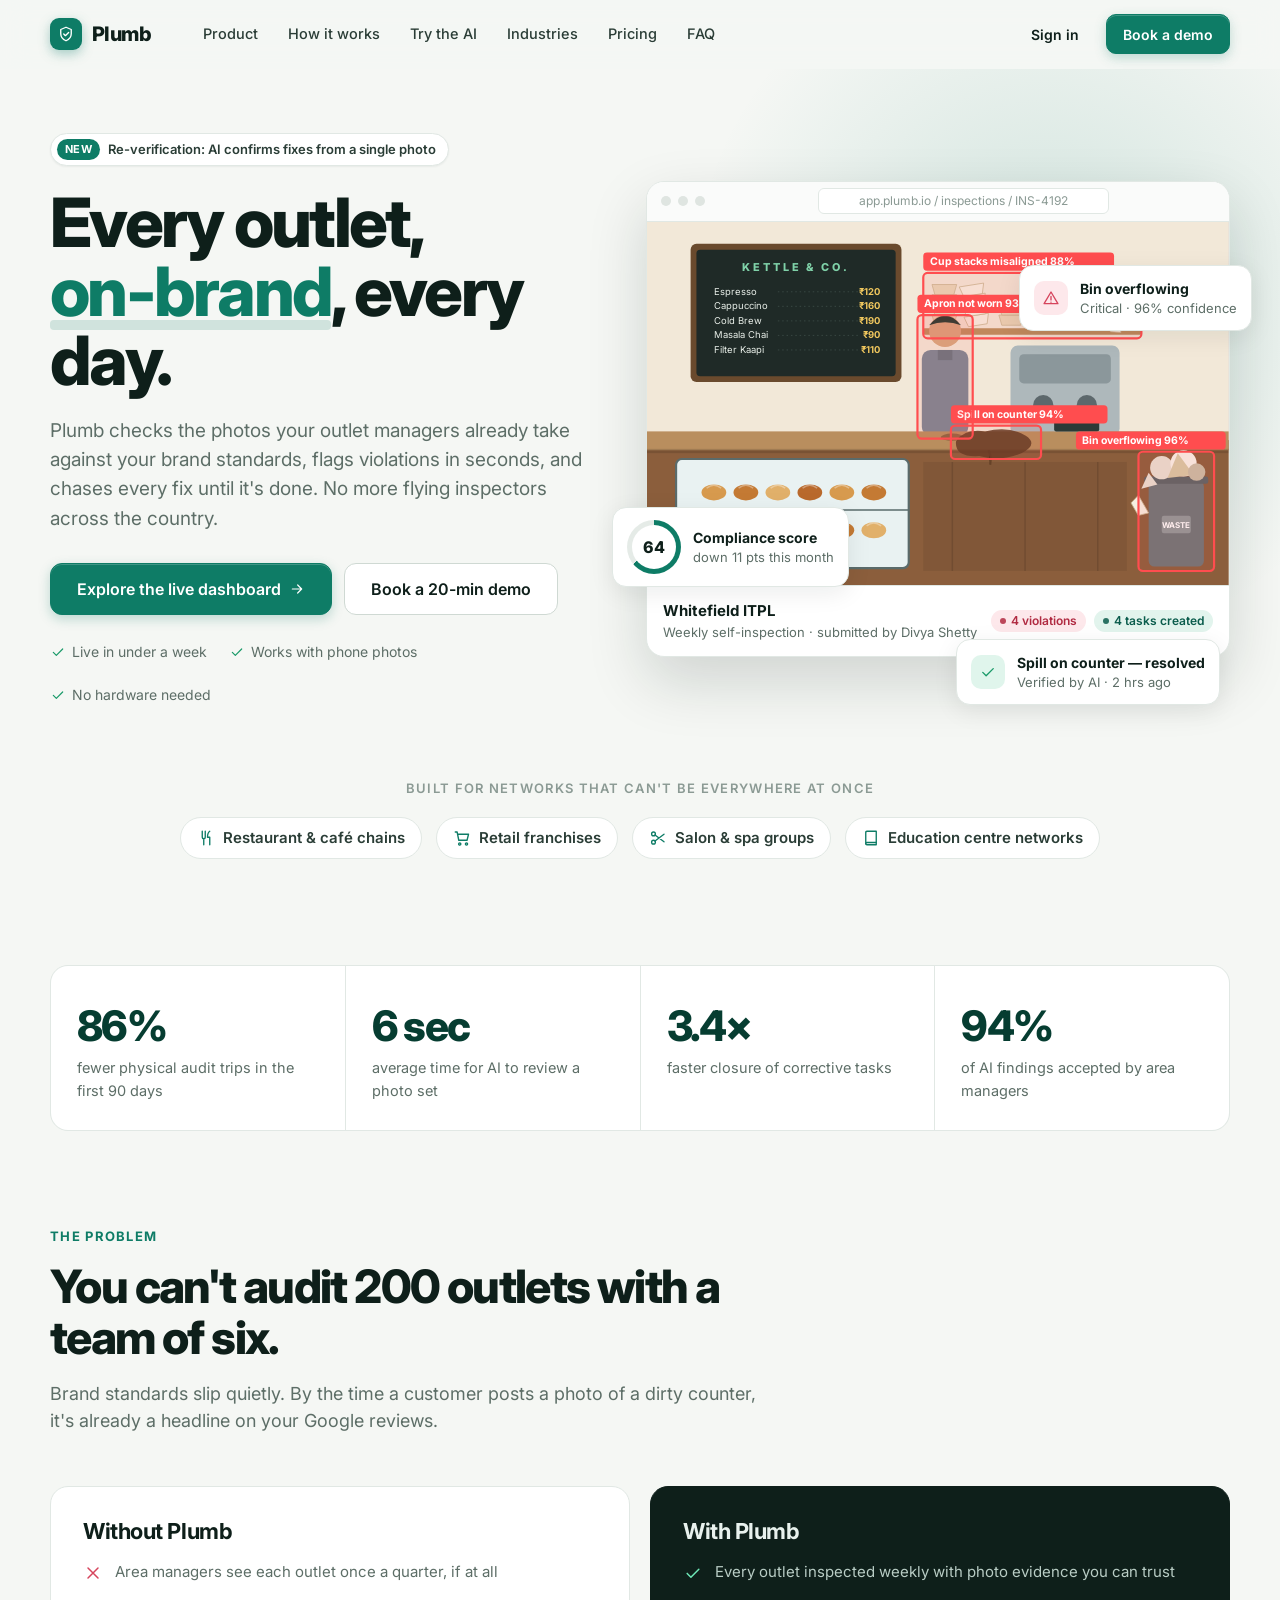
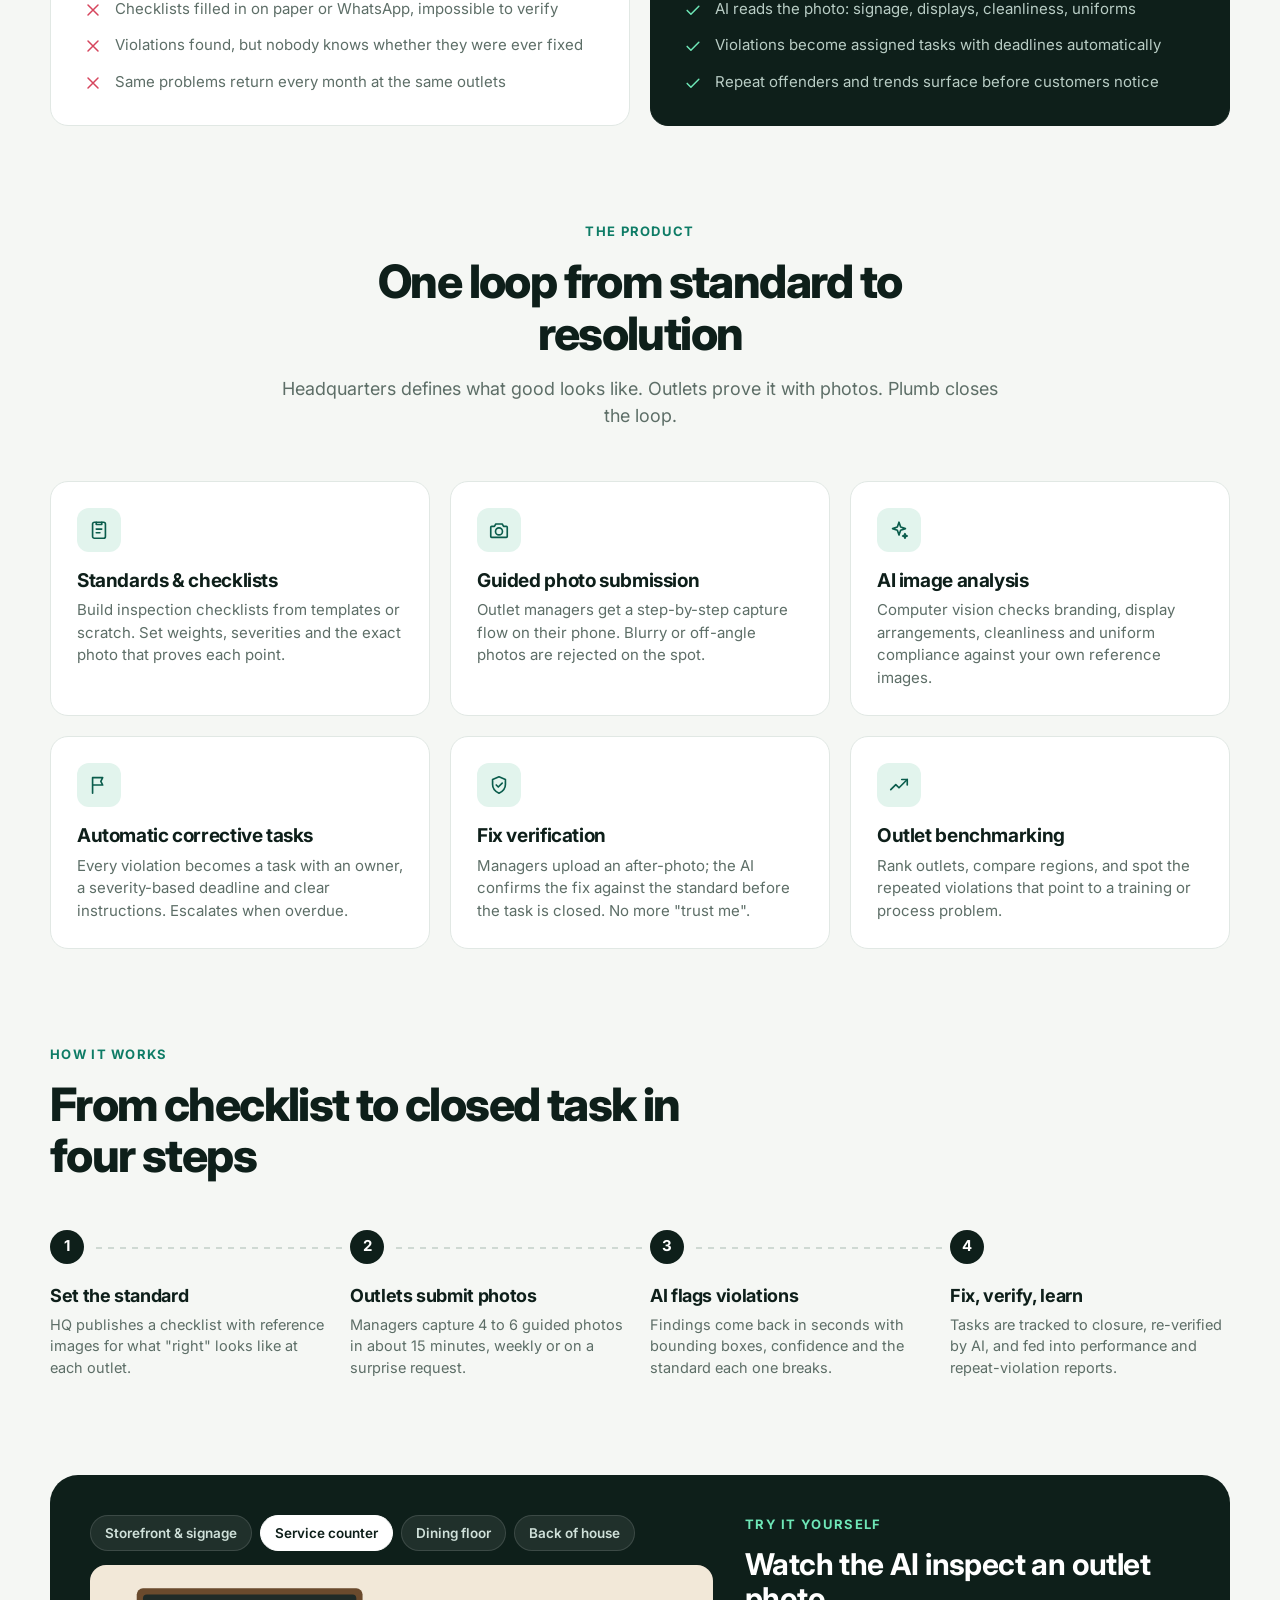
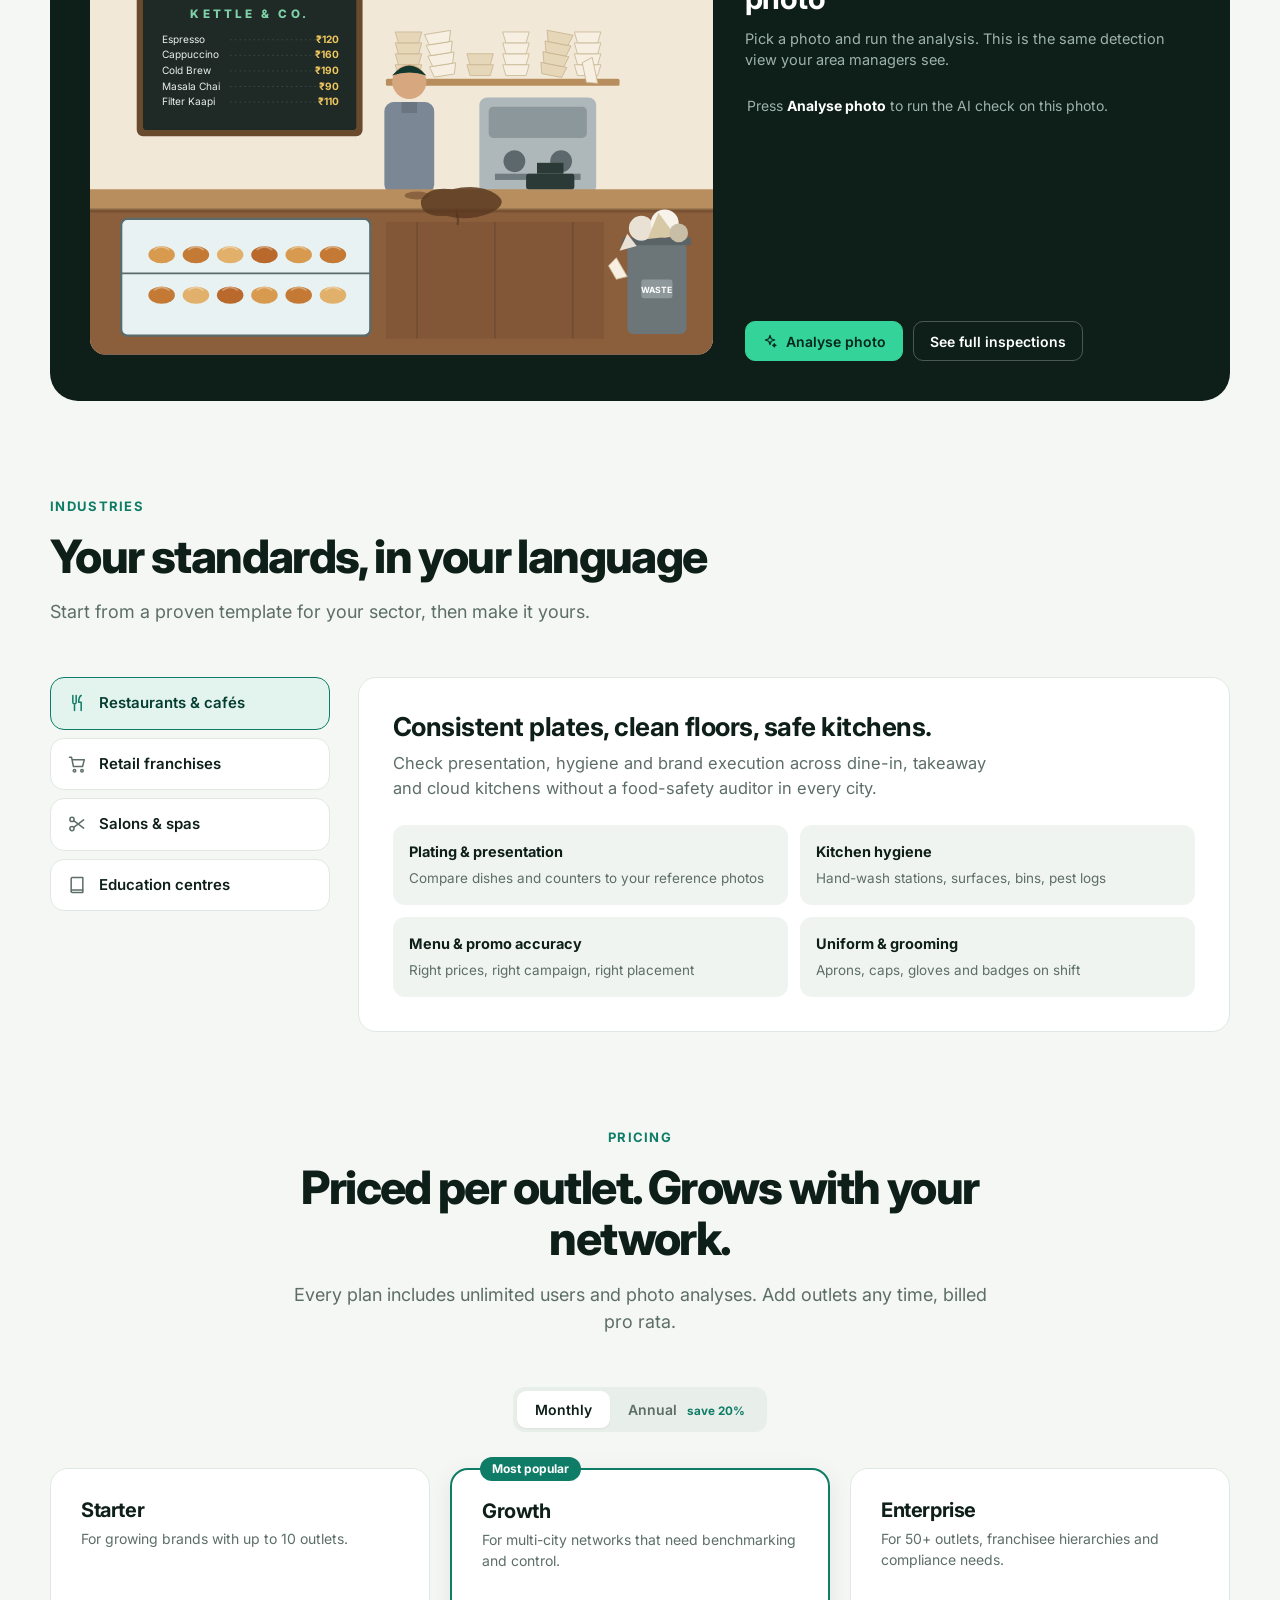
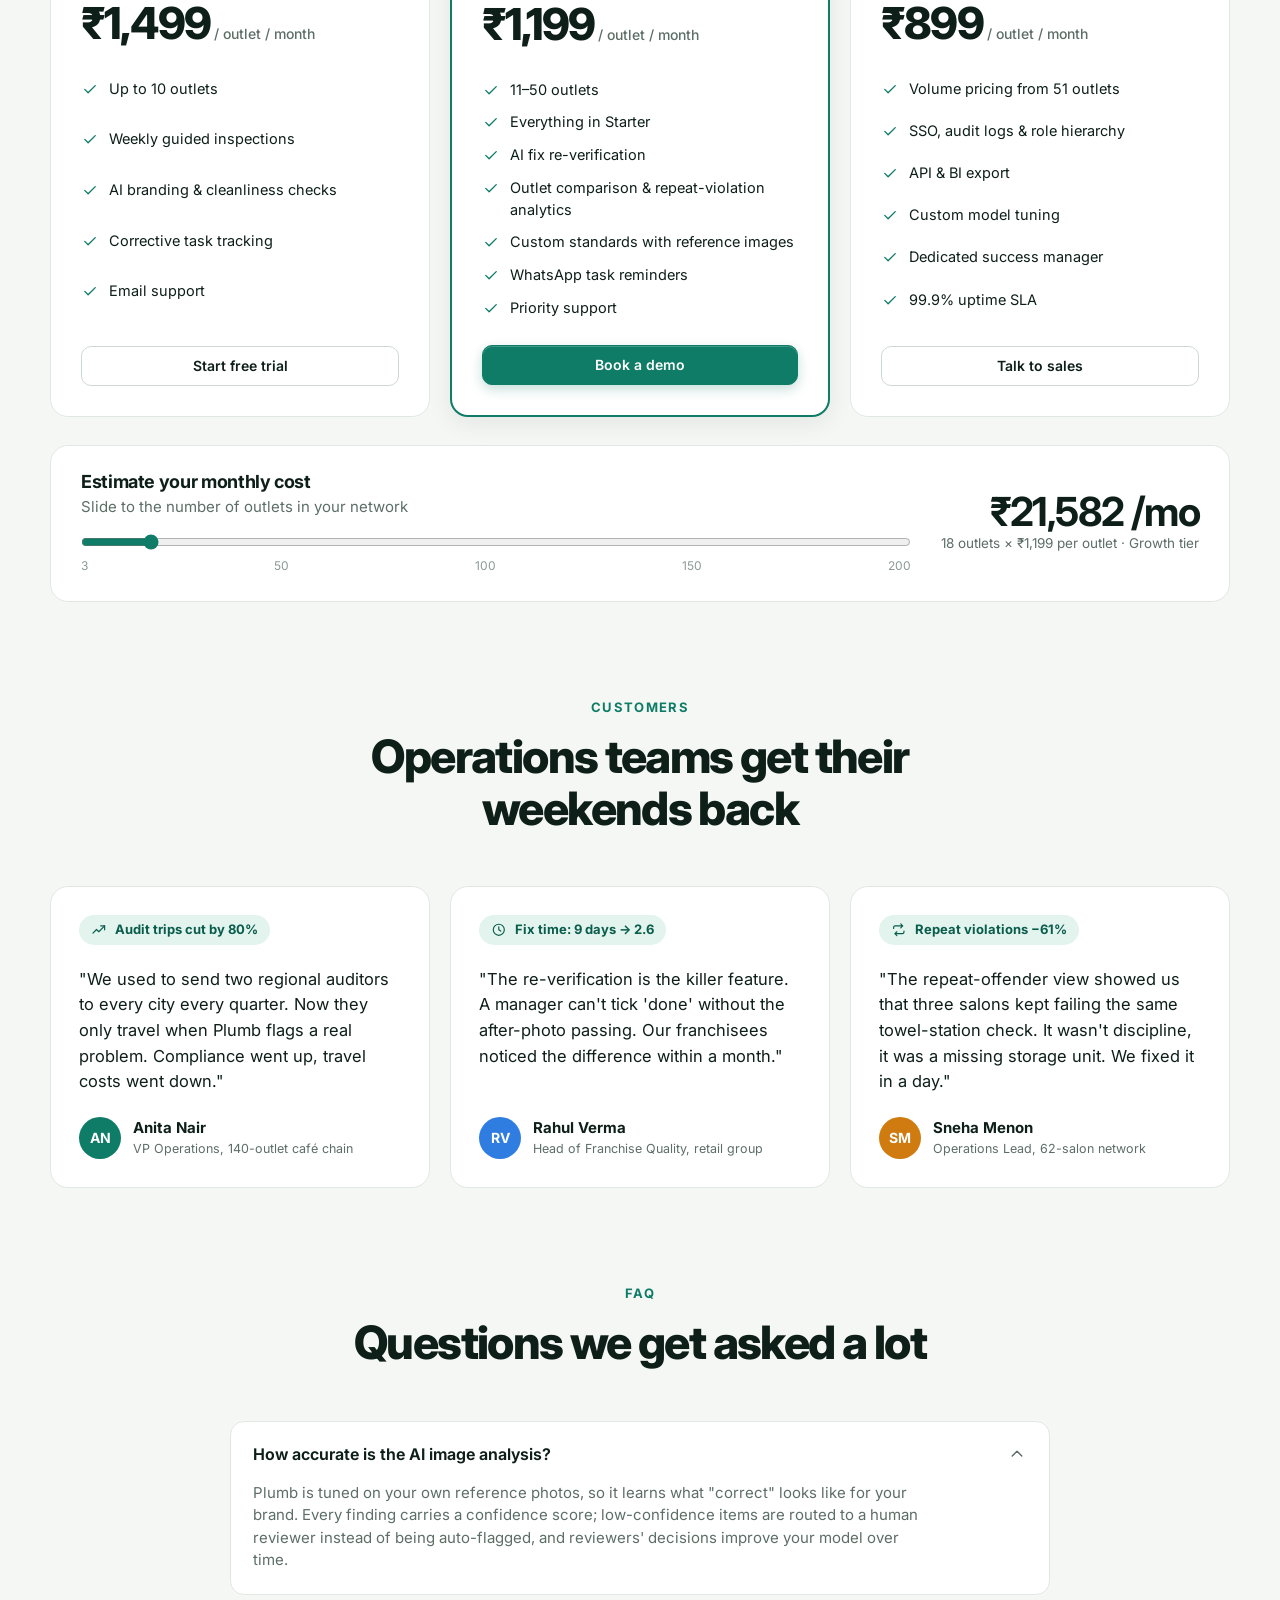
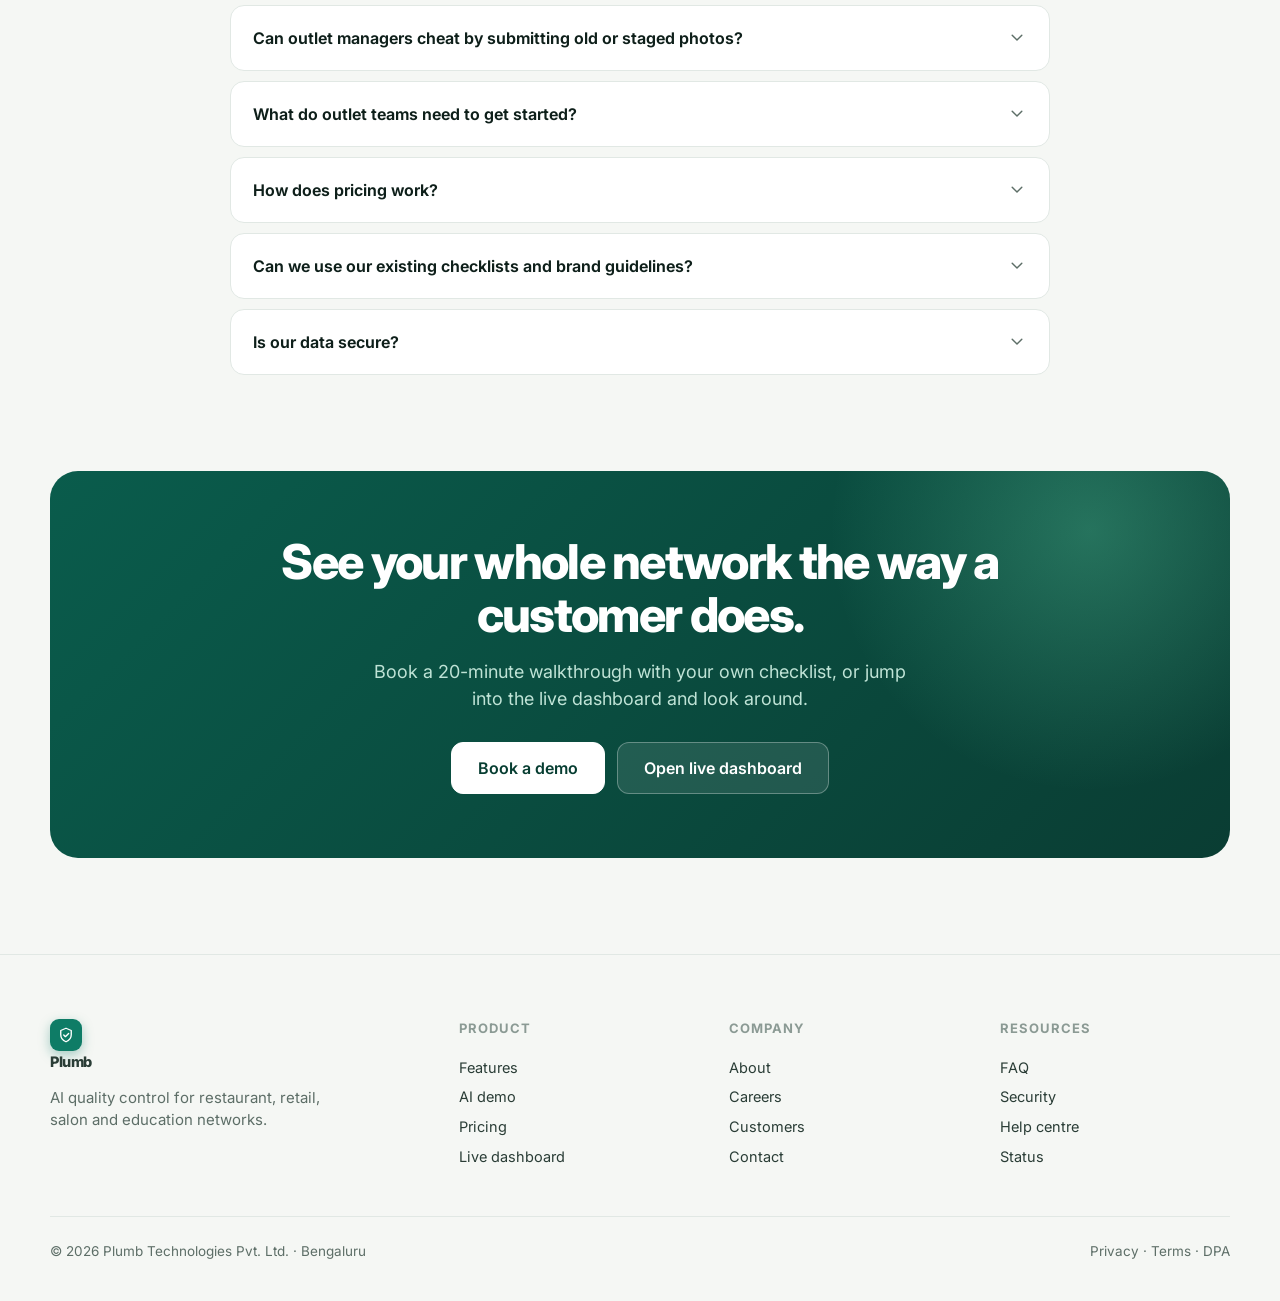
==== index.html @ 66bcafdf "Add Plumb franchise outlet QC marketing site and demo dashboard Co-Authored-By: Claude Sonnet 5.5 <n" ====
<!doctype html>
<html lang="en">
<head>
<meta charset="utf-8">
<meta name="viewport" content="width=device-width, initial-scale=1">
<title>Plumb — AI quality control for multi-outlet brands</title>
<meta name="description" content="Plumb uses AI image analysis to check every outlet against your brand standards, turn violations into corrective tasks, and track who fixes them — without flying a single inspector out.">
<link rel="icon" href="data:image/svg+xml,%3Csvg xmlns='http://www.w3.org/2000/svg' viewBox='0 0 32 32'%3E%3Crect width='32' height='32' rx='9' fill='%230e7c66'/%3E%3Cpath d='M16 6v12' stroke='white' stroke-width='3' stroke-linecap='round'/%3E%3Cpath d='M16 18 L11.500 25 H20.500Z' fill='white'/%3E%3C/svg%3E">
<link rel="preconnect" href="https://fonts.googleapis.com"><link rel="preconnect" href="https://fonts.gstatic.com" crossorigin>
<link href="https://fonts.googleapis.com/css2?family=Inter:wght@400;500;600;700;800&display=swap" rel="stylesheet">
<link rel="stylesheet" href="assets/css/base.css">
<link rel="stylesheet" href="assets/css/landing.css">
</head>
<body>

<header class="nav" id="nav">
  <div class="wrap nav-in">
    <a class="logo" href="#top"><span class="logo-mark" data-i="shield"></span>Plumb</a>
    <nav class="nav-links" aria-label="Primary">
      <a href="#product">Product</a><a href="#how">How it works</a><a href="#demo">Try the AI</a><a href="#industries">Industries</a><a href="#pricing">Pricing</a><a href="#faq">FAQ</a>
    </nav>
    <div class="nav-cta">
      <a class="btn btn-ghost" href="app.html">Sign in</a>
      <button class="btn btn-primary" data-demo>Book a demo</button>
    </div>
    <button class="btn btn-ghost nav-burger" id="burger" aria-label="Menu" data-i="menu"></button>
  </div>
</header>

<main id="top">
<!-- HERO -->
<section class="hero">
  <div class="wrap hero-grid">
    <div>
      <span class="eyebrow"><b>NEW</b> Re-verification: AI confirms fixes from a single photo</span>
      <h1>Every outlet, <em>on-brand</em>, every day.</h1>
      <p class="lead">Plumb checks the photos your outlet managers already take against your brand standards, flags violations in seconds, and chases every fix until it's done. No more flying inspectors across the country.</p>
      <div class="hero-cta">
        <a class="btn btn-primary btn-lg" href="app.html">Explore the live dashboard <span data-i="arrow"></span></a>
        <button class="btn btn-lg" data-demo>Book a 20-min demo</button>
      </div>
      <div class="hero-proof">
        <span data-i="check">Live in under a week</span><span data-i="check">Works with phone photos</span><span data-i="check">No hardware needed</span>
      </div>
    </div>
    <div class="mock" aria-label="Product preview">
      <div class="mock-frame">
        <div class="mock-bar"><i></i><i></i><i></i><span>app.plumb.io / inspections / INS-4192</span></div>
        <div class="mock-body">
          <div class="mock-photo" id="heroPhoto"></div>
          <div class="mock-meta">
            <div><b>Whitefield ITPL</b><div class="muted" style="font-size:13px">Weekly self-inspection · submitted by Divya Shetty</div></div>
            <div style="display:flex;gap:8px"><span class="badge b-bad">4 violations</span><span class="badge b-brand">4 tasks created</span></div>
          </div>
        </div>
      </div>
      <div class="float f1"><div class="ring" data-v="64" style="--p:64"></div><div><b>Compliance score</b><span class="muted">down 11 pts this month</span></div></div>
      <div class="float f2"><div class="ico" style="background:var(--bad-l);color:var(--bad)" data-i="alert"></div><div><b>Bin overflowing</b><span class="muted">Critical · 96% confidence</span></div></div>
      <div class="float f3"><div class="ico" style="background:var(--good-l);color:var(--good)" data-i="check"></div><div><b>Spill on counter — resolved</b><span class="muted">Verified by AI · 2 hrs ago</span></div></div>
    </div>
  </div>
</section>

<section class="strip">
  <div class="wrap">
    <p>Built for networks that can't be everywhere at once</p>
    <div class="strip-row">
      <span class="chip" data-i="fork">Restaurant &amp; café chains</span><span class="chip" data-i="cart">Retail franchises</span><span class="chip" data-i="scissors">Salon &amp; spa groups</span><span class="chip" data-i="book">Education centre networks</span>
    </div>
  </div>
</section>

<!-- STATS -->
<section class="sec" style="padding-bottom:0">
  <div class="wrap">
    <div class="stats reveal">
      <div class="stat"><b>86%</b><span>fewer physical audit trips in the first 90 days</span></div>
      <div class="stat"><b>6 sec</b><span>average time for AI to review a photo set</span></div>
      <div class="stat"><b>3.4×</b><span>faster closure of corrective tasks</span></div>
      <div class="stat"><b>94%</b><span>of AI findings accepted by area managers</span></div>
    </div>
  </div>
</section>

<!-- PROBLEM -->
<section class="sec" id="why">
  <div class="wrap">
    <div class="sec-h"><div class="kicker">The problem</div><h2>You can't audit 200 outlets with a team of six.</h2><p>Brand standards slip quietly. By the time a customer posts a photo of a dirty counter, it's already a headline on your Google reviews.</p></div>
    <div class="problem reveal">
      <div class="pcard"><h3>Without Plumb</h3><ul>
        <li data-i="x">Area managers see each outlet once a quarter, if at all</li>
        <li data-i="x">Checklists filled in on paper or WhatsApp, impossible to verify</li>
        <li data-i="x">Violations found, but nobody knows whether they were ever fixed</li>
        <li data-i="x">Same problems return every month at the same outlets</li>
      </ul></div>
      <div class="pcard dark"><h3>With Plumb</h3><ul>
        <li data-i="check">Every outlet inspected weekly with photo evidence you can trust</li>
        <li data-i="check">AI reads the photo: signage, displays, cleanliness, uniforms</li>
        <li data-i="check">Violations become assigned tasks with deadlines automatically</li>
        <li data-i="check">Repeat offenders and trends surface before customers notice</li>
      </ul></div>
    </div>
  </div>
</section>

<!-- FEATURES -->
<section class="sec" id="product" style="padding-top:0">
  <div class="wrap">
    <div class="sec-h center"><div class="kicker">The product</div><h2>One loop from standard to resolution</h2><p>Headquarters defines what good looks like. Outlets prove it with photos. Plumb closes the loop.</p></div>
    <div class="feat reveal">
      <div class="fcard"><div class="ico" data-i="list"></div><h3>Standards &amp; checklists</h3><p>Build inspection checklists from templates or scratch. Set weights, severities and the exact photo that proves each point.</p></div>
      <div class="fcard"><div class="ico" data-i="camera"></div><h3>Guided photo submission</h3><p>Outlet managers get a step-by-step capture flow on their phone. Blurry or off-angle photos are rejected on the spot.</p></div>
      <div class="fcard"><div class="ico" data-i="sparkle"></div><h3>AI image analysis</h3><p>Computer vision checks branding, display arrangements, cleanliness and uniform compliance against your own reference images.</p></div>
      <div class="fcard"><div class="ico" data-i="flag"></div><h3>Automatic corrective tasks</h3><p>Every violation becomes a task with an owner, a severity-based deadline and clear instructions. Escalates when overdue.</p></div>
      <div class="fcard"><div class="ico" data-i="shield"></div><h3>Fix verification</h3><p>Managers upload an after-photo; the AI confirms the fix against the standard before the task is closed. No more "trust me".</p></div>
      <div class="fcard"><div class="ico" data-i="trend"></div><h3>Outlet benchmarking</h3><p>Rank outlets, compare regions, and spot the repeated violations that point to a training or process problem.</p></div>
    </div>
  </div>
</section>

<!-- HOW -->
<section class="sec" id="how" style="padding-top:0">
  <div class="wrap">
    <div class="sec-h"><div class="kicker">How it works</div><h2>From checklist to closed task in four steps</h2></div>
    <div class="steps reveal">
      <div class="step"><h3>Set the standard</h3><p>HQ publishes a checklist with reference images for what "right" looks like at each outlet.</p></div>
      <div class="step"><h3>Outlets submit photos</h3><p>Managers capture 4 to 6 guided photos in about 15 minutes, weekly or on a surprise request.</p></div>
      <div class="step"><h3>AI flags violations</h3><p>Findings come back in seconds with bounding boxes, confidence and the standard each one breaks.</p></div>
      <div class="step"><h3>Fix, verify, learn</h3><p>Tasks are tracked to closure, re-verified by AI, and fed into performance and repeat-violation reports.</p></div>
    </div>
  </div>
</section>

<!-- DEMO -->
<section class="sec" id="demo" style="padding-top:0">
  <div class="wrap">
    <div class="demo reveal">
      <div>
        <div class="demo-tabs" id="demoTabs"></div>
        <div class="demo-photo" id="demoPhoto"><div class="scan" id="scan"></div></div>
      </div>
      <div class="demo-side">
        <div class="kicker" style="color:#6ee7b7">Try it yourself</div>
        <h2 style="font-size:30px;margin-bottom:12px">Watch the AI inspect an outlet photo</h2>
        <p style="color:#9db3aa;margin-bottom:6px">Pick a photo and run the analysis. This is the same detection view your area managers see.</p>
        <div class="finding-list" id="findings"></div>
        <div style="display:flex;gap:10px;flex-wrap:wrap"><button class="btn btn-primary" id="runDemo" data-i="sparkle">Analyse photo</button><a class="btn" style="background:transparent;color:#fff;border-color:rgba(255,255,255,.25)" href="app.html#/inspections">See full inspections</a></div>
      </div>
    </div>
  </div>
</section>

<!-- INDUSTRIES -->
<section class="sec" id="industries" style="padding-top:0">
  <div class="wrap">
    <div class="sec-h"><div class="kicker">Industries</div><h2>Your standards, in your language</h2><p>Start from a proven template for your sector, then make it yours.</p></div>
    <div class="ind reveal">
      <div class="ind-tabs" id="indTabs"></div>
      <div class="ind-panel" id="indPanel"></div>
    </div>
  </div>
</section>

<!-- PRICING -->
<section class="sec" id="pricing" style="padding-top:0">
  <div class="wrap">
    <div class="sec-h center"><div class="kicker">Pricing</div><h2>Priced per outlet. Grows with your network.</h2><p>Every plan includes unlimited users and photo analyses. Add outlets any time, billed pro rata.</p></div>
    <div class="price-top"><div class="seg" id="billSeg"><button class="on" data-b="m">Monthly</button><button data-b="y">Annual <small>save 20%</small></button></div></div>
    <div class="plans reveal" id="plans"></div>
    <div class="calc reveal">
      <div><h4>Estimate your monthly cost</h4><div class="muted">Slide to the number of outlets in your network</div><input type="range" id="outletRange" min="3" max="200" value="18" aria-label="Number of outlets"><div class="ticks"><span>3</span><span>50</span><span>100</span><span>150</span><span>200</span></div></div>
      <div class="tot"><b id="calcTotal">₹0</b><span id="calcNote"></span></div>
    </div>
  </div>
</section>

<!-- QUOTES -->
<section class="sec" style="padding-top:0">
  <div class="wrap">
    <div class="sec-h center"><div class="kicker">Customers</div><h2>Operations teams get their weekends back</h2></div>
    <div class="quotes reveal">
      <div class="quote"><span class="res" data-i="trend">Audit trips cut by 80%</span><p>"We used to send two regional auditors to every city every quarter. Now they only travel when Plumb flags a real problem. Compliance went up, travel costs went down."</p><div class="who"><div class="av" style="background:#0e7c66">AN</div><div><b>Anita Nair</b><small>VP Operations, 140-outlet café chain</small></div></div></div>
      <div class="quote"><span class="res" data-i="clock">Fix time: 9 days → 2.6</span><p>"The re-verification is the killer feature. A manager can't tick 'done' without the after-photo passing. Our franchisees noticed the difference within a month."</p><div class="who"><div class="av" style="background:#2f7de1">RV</div><div><b>Rahul Verma</b><small>Head of Franchise Quality, retail group</small></div></div></div>
      <div class="quote"><span class="res" data-i="repeat">Repeat violations −61%</span><p>"The repeat-offender view showed us that three salons kept failing the same towel-station check. It wasn't discipline, it was a missing storage unit. We fixed it in a day."</p><div class="who"><div class="av" style="background:#cf7b0f">SM</div><div><b>Sneha Menon</b><small>Operations Lead, 62-salon network</small></div></div></div>
    </div>
  </div>
</section>

<!-- FAQ -->
<section class="sec" id="faq" style="padding-top:0">
  <div class="wrap">
    <div class="sec-h center"><div class="kicker">FAQ</div><h2>Questions we get asked a lot</h2></div>
    <div class="faq reveal">
      <details open><summary>How accurate is the AI image analysis? <span data-i="chevdown"></span></summary><p>Plumb is tuned on your own reference photos, so it learns what "correct" looks like for your brand. Every finding carries a confidence score; low-confidence items are routed to a human reviewer instead of being auto-flagged, and reviewers' decisions improve your model over time.</p></details>
      <details><summary>Can outlet managers cheat by submitting old or staged photos? <span data-i="chevdown"></span></summary><p>Photos are captured in-app with timestamp and location checks, and Plumb detects duplicates and re-used images. Random "spot-check" requests ask for a fresh photo within 30 minutes.</p></details>
      <details><summary>What do outlet teams need to get started? <span data-i="chevdown"></span></summary><p>A smartphone. Managers sign in with their phone number, follow the guided capture flow, and get notified of tasks on WhatsApp or push. No hardware, cameras or installation.</p></details>
      <details><summary>How does pricing work? <span data-i="chevdown"></span></summary><p>A flat monthly fee per active outlet, with volume tiers. Users, standards, photo analyses and tasks are unlimited. Outlets added mid-month are billed pro rata.</p></details>
      <details><summary>Can we use our existing checklists and brand guidelines? <span data-i="chevdown"></span></summary><p>Yes. Upload your current checklists and brand guideline PDFs and our onboarding team will convert them into AI-checkable standards, usually within three working days.</p></details>
      <details><summary>Is our data secure? <span data-i="chevdown"></span></summary><p>Data is encrypted in transit and at rest, hosted in India (Mumbai region), and never used to train models for other customers. SSO, audit logs and role-based access are included on Growth and above.</p></details>
    </div>
  </div>
</section>

<section class="sec" style="padding-top:0;padding-bottom:0">
  <div class="wrap"><div class="cta reveal"><h2>See your whole network the way a customer does.</h2><p>Book a 20-minute walkthrough with your own checklist, or jump into the live dashboard and look around.</p><div style="display:flex;gap:12px;justify-content:center;flex-wrap:wrap"><button class="btn btn-primary btn-lg" data-demo>Book a demo</button><a class="btn btn-lg" href="app.html">Open live dashboard</a></div></div></div>
</section>
</main>

<footer class="foot"><div class="wrap">
  <div class="foot-grid">
    <div><a class="logo" href="#top" style="padding:0"><span class="logo-mark" data-i="shield"></span>Plumb</a><p class="muted" style="margin-top:14px;max-width:300px">AI quality control for restaurant, retail, salon and education networks.</p></div>
    <div><h5>Product</h5><a href="#product">Features</a><a href="#demo">AI demo</a><a href="#pricing">Pricing</a><a href="app.html">Live dashboard</a></div>
    <div><h5>Company</h5><a href="#">About</a><a href="#">Careers</a><a href="#">Customers</a><a href="#">Contact</a></div>
    <div><h5>Resources</h5><a href="#faq">FAQ</a><a href="#">Security</a><a href="#">Help centre</a><a href="#">Status</a></div>
  </div>
  <div class="foot-bot"><span>© 2026 Plumb Technologies Pvt. Ltd. · Bengaluru</span><span>Privacy · Terms · DPA</span></div>
</div></footer>

<div class="toasts" id="toasts"></div>
<script src="assets/js/icons.js"></script>
<script src="assets/js/scenes.js"></script>
<script src="assets/js/landing.js"></script>
</body>
</html>
---- assets/css/base.css ----
/* Plumb — shared design tokens and primitives */
:root {
  --bg: #f5f7f4; --surface: #ffffff; --surface-2: #f0f4f1; --ink: #0e1f1a; --ink-2: #2a3d36; --muted: #5d6e67; --faint: #8b9a94;
  --line: #e1e8e4; --line-2: #cfd9d3;
  --brand: #0e7c66; --brand-d: #0a5c4c; --brand-l: #e2f4ed; --brand-ink: #063d31;
  --good: #1a9a69; --good-l: #e0f5ec; --warn: #cf7b0f; --warn-l: #fdf0d9; --bad: #d6455d; --bad-l: #fde8eb; --info: #2f7de1; --info-l: #e5eefc; --crit: #b3203a;
  --shadow-sm: 0 1px 2px rgba(14, 31, 26, .06); --shadow: 0 6px 24px rgba(14, 31, 26, .08); --shadow-lg: 0 24px 60px rgba(14, 31, 26, .16);
  --r: 12px; --r-sm: 8px; --r-lg: 18px;
  --font: 'Inter', ui-sans-serif, system-ui, -apple-system, 'Segoe UI', Roboto, sans-serif;
}
* { box-sizing: border-box; }
html { -webkit-text-size-adjust: 100%; scroll-behavior: smooth; }
body { margin: 0; font-family: var(--font); color: var(--ink); background: var(--bg); font-size: 15px; line-height: 1.5; -webkit-font-smoothing: antialiased; }
h1, h2, h3, h4 { margin: 0; line-height: 1.12; letter-spacing: -.02em; }
p { margin: 0; }
a { color: inherit; text-decoration: none; }
button { font: inherit; color: inherit; cursor: pointer; }
img, svg { display: block; max-width: 100%; }
svg[viewBox="0 0 24 24"] { width: 1.2em; height: 1.2em; flex: none; }
:focus-visible { outline: 2px solid var(--brand); outline-offset: 2px; border-radius: 6px; }
.sr { position: absolute; width: 1px; height: 1px; overflow: hidden; clip: rect(0 0 0 0); white-space: nowrap; }
.mono { font-variant-numeric: tabular-nums; }
.muted { color: var(--muted); } .faint { color: var(--faint); }

/* buttons */
.btn { display: inline-flex; align-items: center; justify-content: center; gap: 8px; height: 40px; padding: 0 16px; border-radius: 10px; border: 1px solid var(--line-2); background: var(--surface); font-weight: 600; font-size: 14px; transition: .15s; white-space: nowrap; }
.btn:hover { background: var(--surface-2); }
.btn-primary { background: var(--brand); border-color: var(--brand); color: #fff; box-shadow: 0 1px 0 rgba(255, 255, 255, .2) inset, 0 4px 12px rgba(14, 124, 102, .25); }
.btn-primary:hover { background: var(--brand-d); border-color: var(--brand-d); }
.btn-dark { background: var(--ink); border-color: var(--ink); color: #fff; } .btn-dark:hover { background: #1d352c; }
.btn-ghost { border-color: transparent; background: transparent; } .btn-ghost:hover { background: rgba(14, 31, 26, .06); }
.btn-sm { height: 32px; padding: 0 12px; font-size: 13px; border-radius: 8px; }
.btn-lg { height: 52px; padding: 0 26px; font-size: 16px; border-radius: 12px; }
.btn[disabled] { opacity: .5; cursor: not-allowed; }
.btn svg { width: 16px; height: 16px; }

/* badges */
.badge { display: inline-flex; align-items: center; gap: 5px; height: 22px; padding: 0 9px; border-radius: 999px; font-size: 12px; font-weight: 600; background: var(--surface-2); color: var(--ink-2); white-space: nowrap; }
.badge::before { content: ''; width: 6px; height: 6px; border-radius: 50%; background: currentColor; opacity: .85; }
.badge.plain::before { display: none; }
.b-good { background: var(--good-l); color: #0d7a52; } .b-warn { background: var(--warn-l); color: #94570a; } .b-bad { background: var(--bad-l); color: #b02a41; }
.b-crit { background: #b3203a; color: #fff; } .b-info { background: var(--info-l); color: #1f5db5; } .b-brand { background: var(--brand-l); color: var(--brand-d); }

/* cards & forms */
.card { background: var(--surface); border: 1px solid var(--line); border-radius: var(--r); box-shadow: var(--shadow-sm); }
.input, .select, textarea.input { width: 100%; height: 40px; padding: 0 12px; border: 1px solid var(--line-2); background: #fff; border-radius: 10px; font: inherit; color: var(--ink); }
textarea.input { height: auto; padding: 10px 12px; resize: vertical; }
.input:focus, .select:focus { outline: 2px solid rgba(14, 124, 102, .35); border-color: var(--brand); }
label.f { display: grid; gap: 6px; font-size: 13px; font-weight: 600; color: var(--ink-2); }
.switch { position: relative; width: 38px; height: 22px; flex: none; }
.switch input { position: absolute; opacity: 0; inset: 0; cursor: pointer; z-index: 1; }
.switch i { position: absolute; inset: 0; background: #cbd5d0; border-radius: 99px; transition: .15s; }
.switch i::after { content: ''; position: absolute; top: 3px; left: 3px; width: 16px; height: 16px; background: #fff; border-radius: 50%; transition: .15s; box-shadow: var(--shadow-sm); }
.switch input:checked + i { background: var(--brand); } .switch input:checked + i::after { transform: translateX(16px); }

/* toast / modal */
.toasts { position: fixed; right: 20px; bottom: 20px; display: grid; gap: 10px; z-index: 200; }
.toast { background: var(--ink); color: #fff; padding: 12px 16px; border-radius: 12px; box-shadow: var(--shadow-lg); display: flex; gap: 10px; align-items: center; font-size: 14px; animation: tin .25s ease; max-width: 360px; }
.toast svg { width: 18px; height: 18px; color: #6ee7b7; flex: none; }
@keyframes tin { from { transform: translateY(10px); opacity: 0; } }
.overlay { position: fixed; inset: 0; background: rgba(8, 20, 16, .5); backdrop-filter: blur(3px); z-index: 180; display: grid; place-items: center; padding: 20px; animation: fin .15s; }
@keyframes fin { from { opacity: 0; } }
.modal { background: #fff; border-radius: var(--r-lg); box-shadow: var(--shadow-lg); width: min(560px, 100%); max-height: 92vh; overflow: auto; }
.modal-h { padding: 22px 24px 8px; display: flex; justify-content: space-between; align-items: start; gap: 16px; }
.modal-h h3 { font-size: 20px; } .modal-b { padding: 8px 24px 20px; } .modal-f { padding: 16px 24px; border-top: 1px solid var(--line); display: flex; justify-content: flex-end; gap: 10px; background: var(--surface-2); border-radius: 0 0 var(--r-lg) var(--r-lg); }
.x { width: 32px; height: 32px; border-radius: 8px; border: 0; background: transparent; display: grid; place-items: center; } .x:hover { background: var(--surface-2); }
.x svg { width: 18px; height: 18px; }
.scene-svg { width: 100%; height: 100%; display: block; }
@media (prefers-reduced-motion: reduce) { * { animation: none !important; transition: none !important; scroll-behavior: auto !important; } }
---- assets/css/landing.css ----
/* Plumb — marketing site */
.wrap { width: min(1180px, 100% - 48px); margin: 0 auto; }
.nav { position: sticky; top: 0; z-index: 50; background: rgba(245, 247, 244, .82); backdrop-filter: blur(14px); border-bottom: 1px solid transparent; transition: .2s; }
.nav.scrolled { border-color: var(--line); }
.nav-in { height: 68px; display: flex; align-items: center; gap: 32px; }
.logo { display: flex; align-items: center; gap: 10px; font-weight: 800; font-size: 20px; letter-spacing: -.03em; }
.logo-mark { width: 32px; height: 32px; border-radius: 9px; background: var(--brand); display: grid; place-items: center; color: #fff; box-shadow: 0 4px 12px rgba(14, 124, 102, .35); }
.logo-mark svg { width: 18px; height: 18px; }
.nav-links { display: flex; gap: 6px; margin-left: 8px; }
.nav-links a { padding: 8px 12px; border-radius: 8px; font-weight: 500; color: var(--ink-2); font-size: 14.500px; }
.nav-links a:hover { background: rgba(14, 31, 26, .06); }
.nav-cta { margin-left: auto; display: flex; gap: 10px; align-items: center; }
.nav-burger { display: none; margin-left: auto; }

.hero { padding: 64px 0 40px; position: relative; overflow: hidden; }
.hero::before { content: ''; position: absolute; inset: -20% -10% auto auto; width: 720px; height: 720px; background: radial-gradient(closest-side, rgba(14, 124, 102, .16), transparent); pointer-events: none; }
.hero-grid { display: grid; grid-template-columns: 1fr 1.08fr; gap: 56px; align-items: center; }
.eyebrow { display: inline-flex; gap: 8px; align-items: center; padding: 5px 12px 5px 6px; background: #fff; border: 1px solid var(--line); border-radius: 99px; font-size: 13px; font-weight: 600; color: var(--ink-2); box-shadow: var(--shadow-sm); }
.eyebrow b { background: var(--brand); color: #fff; padding: 2px 8px; border-radius: 99px; font-size: 11px; letter-spacing: .04em; }
.hero h1 { font-size: clamp(40px, 5.400vw, 68px); font-weight: 800; letter-spacing: -.04em; margin: 22px 0 20px; line-height: 1.02; }
.hero h1 em { font-style: normal; color: var(--brand); position: relative; white-space: nowrap; }
.hero h1 em::after { content: ''; position: absolute; left: 0; right: 0; bottom: 2px; height: 10px; background: rgba(14, 124, 102, .16); z-index: -1; border-radius: 4px; }
.lead { font-size: 19px; color: var(--muted); max-width: 540px; line-height: 1.55; }
.hero-cta { display: flex; gap: 12px; margin: 30px 0 26px; flex-wrap: wrap; }
.hero-proof { display: flex; gap: 22px; align-items: center; color: var(--muted); font-size: 14px; flex-wrap: wrap; }
.hero-proof span { display: flex; gap: 6px; align-items: center; } .hero-proof svg { width: 16px; height: 16px; color: var(--good); }

.mock { position: relative; }
.mock-frame { background: #fff; border-radius: 18px; border: 1px solid var(--line); box-shadow: var(--shadow-lg); overflow: hidden; }
.mock-bar { height: 40px; display: flex; align-items: center; gap: 7px; padding: 0 14px; border-bottom: 1px solid var(--line); background: #fafbfa; }
.mock-bar i { width: 10px; height: 10px; border-radius: 50%; background: #dfe5e1; }
.mock-bar span { margin: 0 auto; font-size: 12px; color: var(--faint); background: #fff; border: 1px solid var(--line); padding: 3px 40px; border-radius: 6px; }
.mock-body { display: grid; grid-template-columns: 1fr; }
.mock-photo { aspect-ratio: 8/5; position: relative; background: #ddd; }
.mock-meta { padding: 14px 16px; display: flex; justify-content: space-between; align-items: center; gap: 12px; border-top: 1px solid var(--line); }
.float { position: absolute; background: #fff; border: 1px solid var(--line); border-radius: 14px; box-shadow: var(--shadow); padding: 12px 14px; display: flex; gap: 12px; align-items: center; font-size: 13px; animation: bob 6s ease-in-out infinite; }
.float b { display: block; font-size: 14px; }
.float .ico { width: 34px; height: 34px; border-radius: 10px; display: grid; place-items: center; flex: none; } .float .ico svg { width: 18px; height: 18px; }
.f1 { left: -34px; bottom: 70px; } .f2 { right: -22px; top: 84px; animation-delay: -2s; } .f3 { right: 10px; bottom: -48px; animation-delay: -4s; }
@keyframes bob { 50% { transform: translateY(-7px); } }
.ring { --p: 80; width: 54px; height: 54px; border-radius: 50%; background: conic-gradient(var(--brand) calc(var(--p) * 1%), #e5ebe7 0); display: grid; place-items: center; flex: none; }
.ring::before { content: attr(data-v); width: 44px; height: 44px; border-radius: 50%; background: #fff; display: grid; place-items: center; font-weight: 800; font-size: 16px; }

.strip { padding: 34px 0 10px; }
.strip p { text-align: center; color: var(--faint); font-size: 13px; text-transform: uppercase; letter-spacing: .1em; font-weight: 600; margin-bottom: 18px; }
.strip-row { display: flex; justify-content: center; gap: 14px; flex-wrap: wrap; }
.chip { display: inline-flex; gap: 8px; align-items: center; background: #fff; border: 1px solid var(--line); padding: 9px 16px; border-radius: 99px; font-weight: 600; color: var(--ink-2); }
.chip svg { width: 18px; height: 18px; color: var(--brand); }

section.sec { padding: 96px 0; }
.sec-h { max-width: 720px; margin-bottom: 52px; }
.sec-h.center { margin-inline: auto; text-align: center; }
.kicker { color: var(--brand); font-weight: 700; font-size: 13px; letter-spacing: .1em; text-transform: uppercase; margin-bottom: 14px; }
.sec-h h2 { font-size: clamp(30px, 3.800vw, 46px); font-weight: 800; letter-spacing: -.035em; }
.sec-h p { color: var(--muted); font-size: 18px; margin-top: 16px; }

.stats { display: grid; grid-template-columns: repeat(4, 1fr); gap: 1px; background: var(--line); border: 1px solid var(--line); border-radius: var(--r-lg); overflow: hidden; }
.stat { background: #fff; padding: 28px 26px; }
.stat b { display: block; font-size: 42px; font-weight: 800; letter-spacing: -.04em; color: var(--brand-ink); }
.stat span { color: var(--muted); font-size: 14.500px; }

.problem { display: grid; grid-template-columns: 1fr 1fr; gap: 20px; }
.pcard { padding: 32px; border-radius: var(--r-lg); border: 1px solid var(--line); background: #fff; }
.pcard.dark { background: var(--ink); color: #e8f1ed; border-color: var(--ink); }
.pcard h3 { font-size: 22px; margin-bottom: 18px; }
.pcard ul { list-style: none; margin: 0; padding: 0; display: grid; gap: 14px; }
.pcard li { display: flex; gap: 12px; align-items: start; color: var(--muted); } .pcard.dark li { color: #b9cdc5; }
.pcard li svg { width: 20px; height: 20px; flex: none; margin-top: 2px; } .pcard li svg { color: var(--bad); } .pcard.dark li svg { color: #6ee7b7; }

.feat { display: grid; grid-template-columns: repeat(3, 1fr); gap: 20px; }
.fcard { background: #fff; border: 1px solid var(--line); border-radius: var(--r-lg); padding: 26px; transition: .2s; }
.fcard:hover { transform: translateY(-3px); box-shadow: var(--shadow); border-color: var(--line-2); }
.fcard .ico { width: 44px; height: 44px; border-radius: 12px; background: var(--brand-l); color: var(--brand-d); display: grid; place-items: center; margin-bottom: 18px; } .fcard .ico svg { width: 22px; height: 22px; }
.fcard h3 { font-size: 19px; margin-bottom: 8px; } .fcard p { color: var(--muted); font-size: 15px; }

.steps { display: grid; grid-template-columns: repeat(4, 1fr); gap: 20px; counter-reset: s; }
.step { position: relative; padding-top: 18px; }
.step::before { counter-increment: s; content: counter(s); position: absolute; top: -4px; left: 0; width: 34px; height: 34px; border-radius: 50%; background: var(--ink); color: #fff; display: grid; place-items: center; font-weight: 700; font-size: 15px; }
.step::after { content: ''; position: absolute; top: 13px; left: 46px; right: -12px; height: 2px; background: repeating-linear-gradient(90deg, var(--line-2) 0 6px, transparent 6px 12px); }
.step:last-child::after { display: none; }
.step h3 { margin: 34px 0 8px; font-size: 18px; } .step p { color: var(--muted); font-size: 14.500px; }

/* interactive demo */
.demo { background: var(--ink); color: #e8f1ed; border-radius: 28px; padding: 40px; display: grid; grid-template-columns: 1.4fr 1fr; gap: 32px; }
.demo h2 { color: #fff; }
.demo-photo { position: relative; border-radius: 16px; overflow: hidden; aspect-ratio: 8/5; background: #222; }
.scan { position: absolute; inset: 0; pointer-events: none; opacity: 0; }
.scan::after { content: ''; position: absolute; left: 0; right: 0; height: 90px; top: -90px; background: linear-gradient(180deg, transparent, rgba(110, 231, 183, .45)); border-bottom: 2px solid #6ee7b7; }
.scan.run { opacity: 1; } .scan.run::after { animation: scan 1.600s linear forwards; }
@keyframes scan { to { top: 100%; } }
.demo-tabs { display: flex; gap: 8px; margin-bottom: 14px; flex-wrap: wrap; }
.demo-tabs button { background: rgba(255, 255, 255, .08); border: 1px solid rgba(255, 255, 255, .12); color: #cfe0d9; padding: 7px 14px; border-radius: 99px; font-size: 13.500px; font-weight: 600; }
.demo-tabs button.on { background: #fff; color: var(--ink); border-color: #fff; }
.demo-side h3 { font-size: 20px; margin-bottom: 6px; } .demo-side > p { color: #9db3aa; font-size: 14.500px; margin-bottom: 18px; }
.finding-list { display: grid; gap: 10px; margin: 18px 0; min-height: 214px; align-content: start; }
.finding { background: rgba(255, 255, 255, .06); border: 1px solid rgba(255, 255, 255, .1); border-radius: 12px; padding: 12px 14px; display: flex; gap: 12px; align-items: start; animation: tin .35s ease; }
.finding .dot { width: 9px; height: 9px; border-radius: 50%; margin-top: 7px; flex: none; background: #ff6b6b; } .finding.ok .dot { background: #34d399; }
.finding b { font-size: 14px; display: block; } .finding span { font-size: 13px; color: #9db3aa; }
.finding em { margin-left: auto; font-style: normal; font-weight: 700; font-size: 13px; color: #fff; }
.demo .btn-primary { background: #34d399; border-color: #34d399; color: #04261c; box-shadow: none; } .demo .btn-primary:hover { background: #6ee7b7; }

.ind { display: grid; grid-template-columns: 280px 1fr; gap: 28px; align-items: start; }
.ind-tabs { display: grid; gap: 8px; }
.ind-tabs button { display: flex; gap: 12px; align-items: center; text-align: left; padding: 14px 16px; border: 1px solid var(--line); background: #fff; border-radius: 14px; font-weight: 600; }
.ind-tabs button svg { width: 20px; height: 20px; color: var(--muted); } .ind-tabs button.on { background: var(--brand-l); border-color: var(--brand); color: var(--brand-ink); } .ind-tabs button.on svg { color: var(--brand); }
.ind-panel { background: #fff; border: 1px solid var(--line); border-radius: var(--r-lg); padding: 34px; min-height: 340px; }
.ind-panel h3 { font-size: 26px; margin-bottom: 10px; } .ind-panel > p { color: var(--muted); font-size: 16.500px; max-width: 620px; }
.ind-grid { display: grid; grid-template-columns: repeat(2, 1fr); gap: 12px; margin-top: 24px; }
.ind-item { padding: 16px; border-radius: 12px; background: var(--surface-2); } .ind-item b { display: block; margin-bottom: 4px; font-size: 14.500px; } .ind-item span { color: var(--muted); font-size: 13.500px; }

.price-top { display: flex; justify-content: center; margin-bottom: 36px; }
.seg { display: inline-flex; background: #e8eeea; padding: 4px; border-radius: 12px; }
.seg button { border: 0; background: transparent; padding: 8px 18px; border-radius: 9px; font-weight: 600; font-size: 14px; color: var(--muted); }
.seg button.on { background: #fff; color: var(--ink); box-shadow: var(--shadow-sm); }
.seg small { color: var(--brand); font-weight: 700; margin-left: 6px; }
.plans { display: grid; grid-template-columns: repeat(3, 1fr); gap: 20px; align-items: stretch; }
.plan { background: #fff; border: 1px solid var(--line); border-radius: var(--r-lg); padding: 30px; display: flex; flex-direction: column; }
.plan.pop { border: 2px solid var(--brand); position: relative; box-shadow: var(--shadow); }
.plan.pop::before { content: 'Most popular'; position: absolute; top: -13px; left: 28px; background: var(--brand); color: #fff; font-size: 12px; font-weight: 700; padding: 3px 12px; border-radius: 99px; }
.plan h3 { font-size: 20px; } .plan .sub { color: var(--muted); font-size: 14px; margin: 6px 0 20px; min-height: 42px; }
.plan .amt { font-size: 44px; font-weight: 800; letter-spacing: -.04em; } .plan .amt small { font-size: 14px; color: var(--muted); font-weight: 500; letter-spacing: 0; }
.plan ul { list-style: none; padding: 0; margin: 22px 0 26px; display: grid; gap: 11px; font-size: 14.500px; flex: 1; }
.plan li { display: flex; gap: 10px; } .plan li svg { width: 18px; height: 18px; color: var(--brand); flex: none; margin-top: 2px; }
.calc { margin-top: 28px; background: #fff; border: 1px solid var(--line); border-radius: var(--r-lg); padding: 26px 30px; display: grid; grid-template-columns: 1fr auto; gap: 30px; align-items: center; }
.calc h4 { font-size: 18px; margin-bottom: 4px; } .calc input[type=range] { width: 100%; accent-color: var(--brand); margin: 16px 0 6px; }
.calc .ticks { display: flex; justify-content: space-between; color: var(--faint); font-size: 12px; }
.calc .tot { text-align: right; } .calc .tot b { font-size: 40px; letter-spacing: -.04em; display: block; line-height: 1; } .calc .tot span { color: var(--muted); font-size: 13.500px; }

.quotes { display: grid; grid-template-columns: repeat(3, 1fr); gap: 20px; }
.quote { background: #fff; border: 1px solid var(--line); border-radius: var(--r-lg); padding: 28px; display: flex; flex-direction: column; gap: 22px; }
.quote p { font-size: 16.500px; line-height: 1.55; flex: 1; } .quote .who { display: flex; gap: 12px; align-items: center; }
.av { width: 42px; height: 42px; border-radius: 50%; display: grid; place-items: center; font-weight: 700; color: #fff; font-size: 14px; flex: none; }
.quote small { display: block; color: var(--muted); } .quote .res { display: inline-flex; gap: 8px; align-items: center; font-weight: 700; color: var(--brand-d); background: var(--brand-l); padding: 5px 12px; border-radius: 99px; font-size: 13px; align-self: start; }

.faq { max-width: 820px; margin: 0 auto; display: grid; gap: 10px; }
.faq details { background: #fff; border: 1px solid var(--line); border-radius: 14px; padding: 4px 22px; }
.faq summary { padding: 16px 0; font-weight: 650; cursor: pointer; list-style: none; display: flex; justify-content: space-between; align-items: center; gap: 12px; font-size: 16px; }
.faq summary::-webkit-details-marker { display: none; } .faq summary svg { width: 20px; transition: .2s; color: var(--muted); } .faq details[open] summary svg { transform: rotate(180deg); }
.faq details p { color: var(--muted); padding: 0 0 18px; max-width: 680px; }

.cta { background: linear-gradient(135deg, var(--brand-d), #0a3d33); color: #fff; border-radius: 28px; padding: 64px 48px; text-align: center; position: relative; overflow: hidden; }
.cta::before { content: ''; position: absolute; width: 520px; height: 520px; right: -120px; top: -200px; background: radial-gradient(closest-side, rgba(110, 231, 183, .28), transparent); }
.cta h2 { font-size: clamp(30px, 4vw, 48px); font-weight: 800; letter-spacing: -.035em; max-width: 720px; margin: 0 auto 16px; position: relative; }
.cta p { color: #bfe3d6; font-size: 18px; max-width: 560px; margin: 0 auto 30px; position: relative; }
.cta .btn-primary { background: #fff; color: var(--brand-ink); border-color: #fff; box-shadow: none; } .cta .btn { position: relative; }
.cta .btn:not(.btn-primary) { background: rgba(255, 255, 255, .1); color: #fff; border-color: rgba(255, 255, 255, .3); }

footer.foot { padding: 64px 0 40px; border-top: 1px solid var(--line); margin-top: 96px; }
.foot-grid { display: grid; grid-template-columns: 1.6fr repeat(3, 1fr); gap: 40px; }
.foot h5 { margin: 0 0 14px; font-size: 13px; text-transform: uppercase; letter-spacing: .08em; color: var(--faint); }
.foot a { display: block; padding: 4px 0; color: var(--ink-2); font-size: 14.500px; } .foot a:hover { color: var(--brand); }
.foot-bot { margin-top: 44px; padding-top: 24px; border-top: 1px solid var(--line); display: flex; justify-content: space-between; color: var(--muted); font-size: 13.500px; flex-wrap: wrap; gap: 10px; }

.reveal { opacity: 0; transform: translateY(18px); transition: opacity .6s ease, transform .6s ease; } .reveal.in { opacity: 1; transform: none; }

@media (max-width: 1020px) {
  .hero-grid, .demo, .ind, .calc { grid-template-columns: 1fr; }
  .feat, .quotes, .plans { grid-template-columns: 1fr; } .steps { grid-template-columns: 1fr 1fr; } .step::after { display: none; }
  .stats { grid-template-columns: 1fr 1fr; } .problem { grid-template-columns: 1fr; }
  .nav-links, .nav-cta { display: none; } .nav-burger { display: inline-flex; } .nav.open .nav-links { display: grid; position: absolute; top: 68px; left: 0; right: 0; background: #fff; padding: 12px 24px 20px; border-bottom: 1px solid var(--line); }
  .ind-tabs { grid-template-columns: 1fr 1fr; } .foot-grid { grid-template-columns: 1fr 1fr; } .f1, .f2 { display: none; }
  .demo { padding: 22px; } .calc .tot { text-align: left; }
}
@media (max-width: 560px) { .steps, .ind-grid, .ind-tabs, .stats { grid-template-columns: 1fr; } .hero { padding-top: 36px; } section.sec { padding: 64px 0; } .cta { padding: 44px 22px; } }
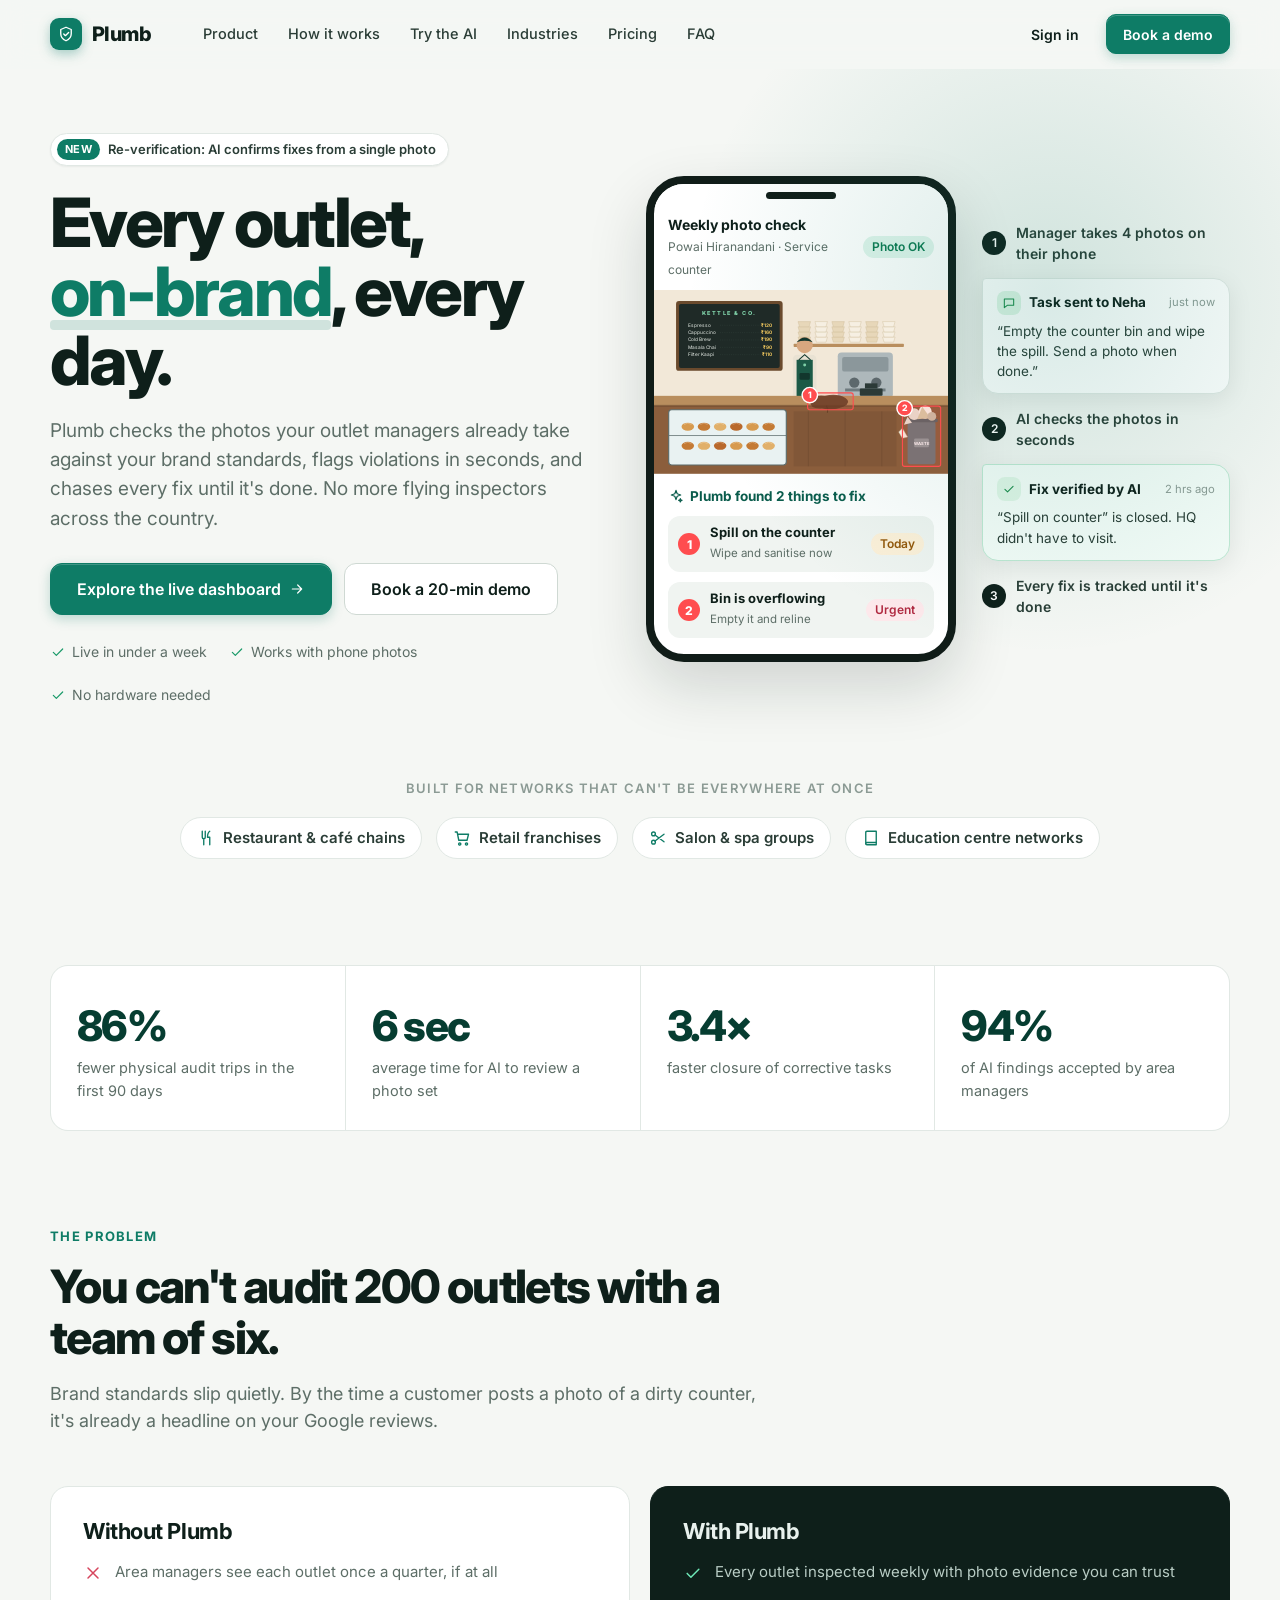
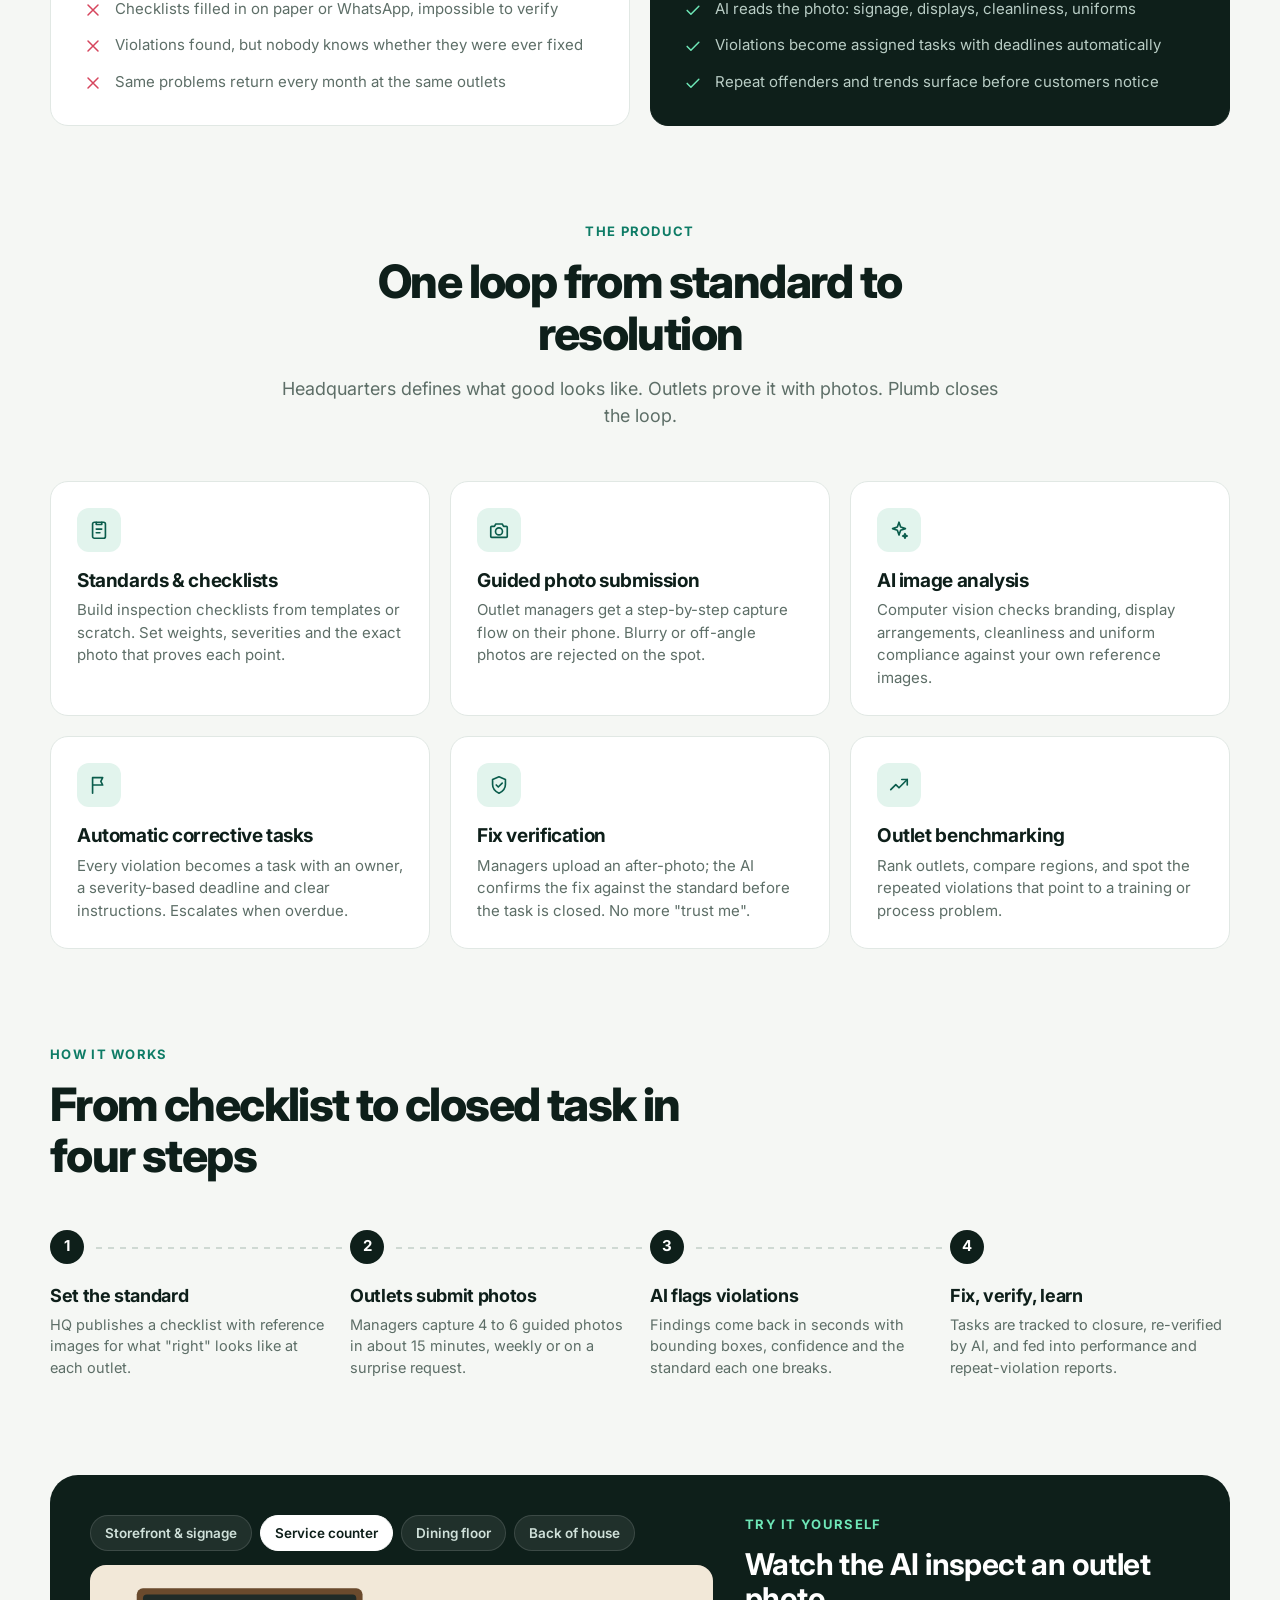
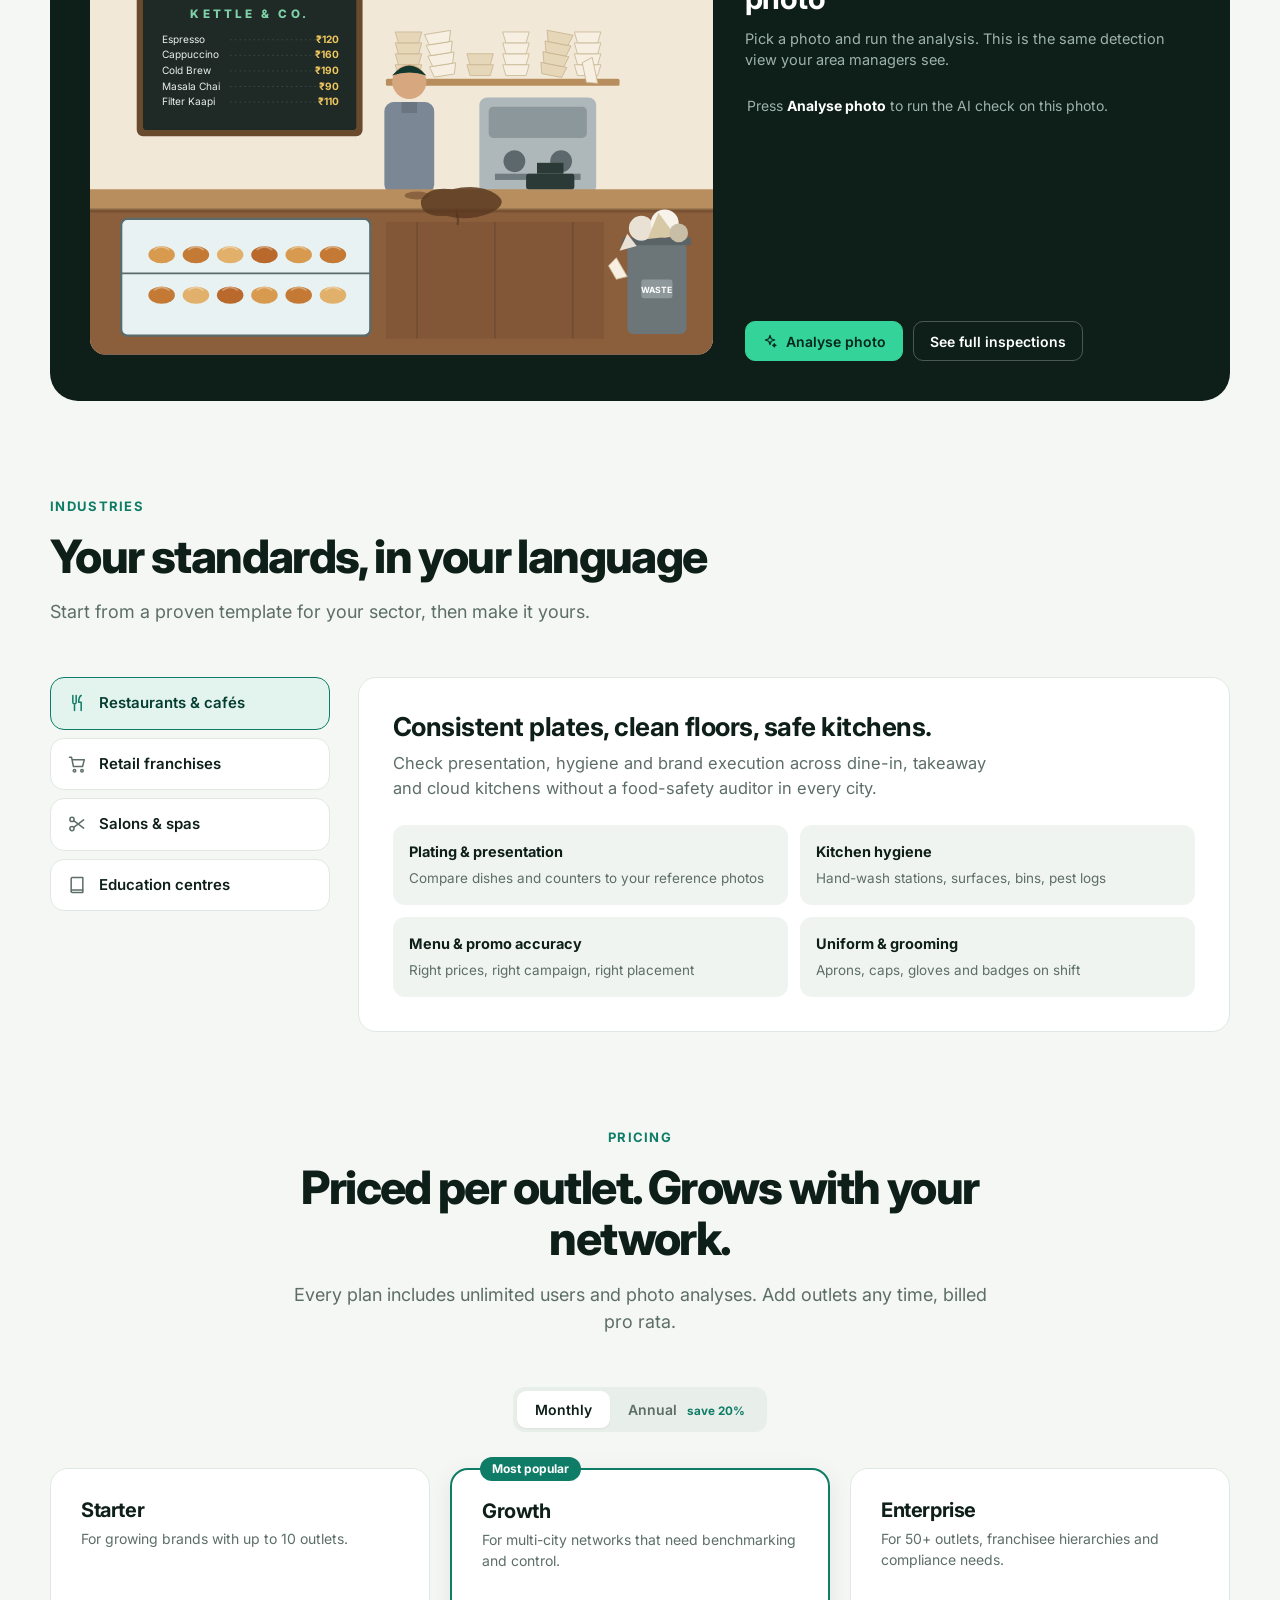
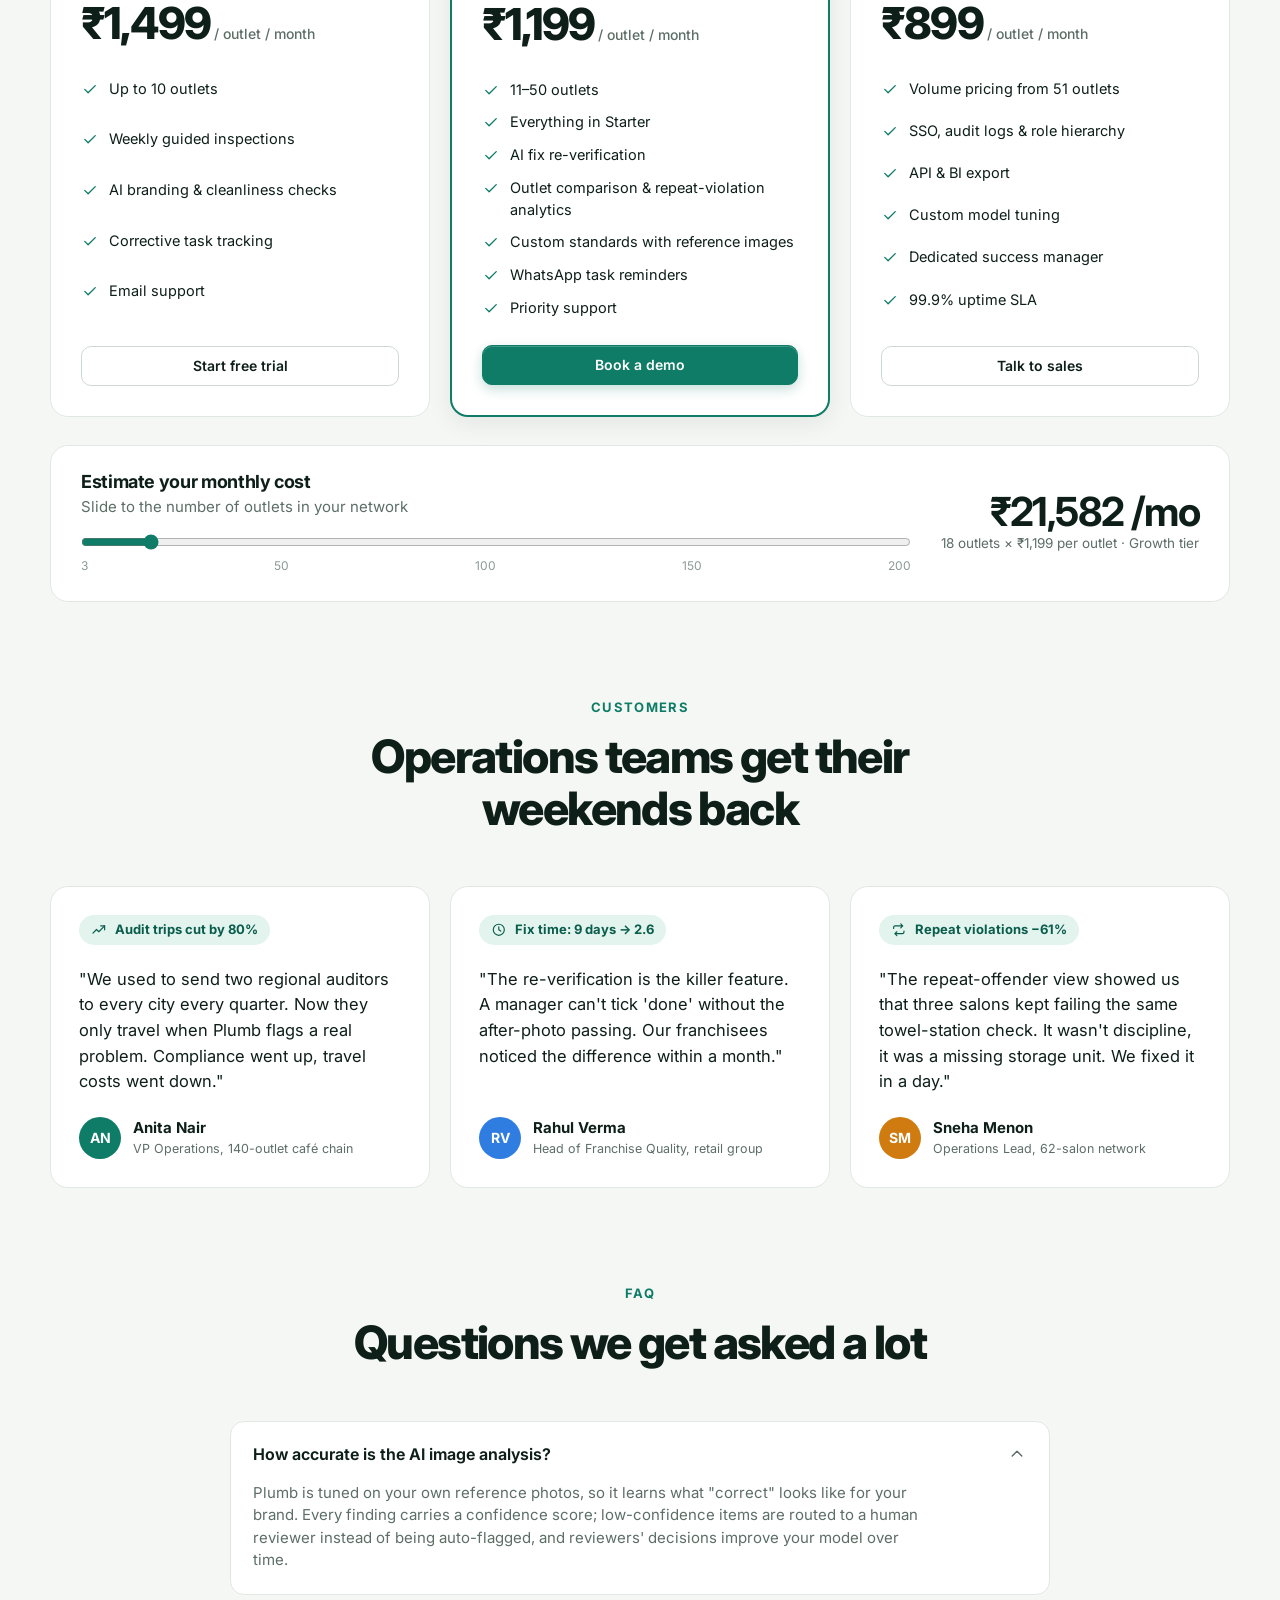
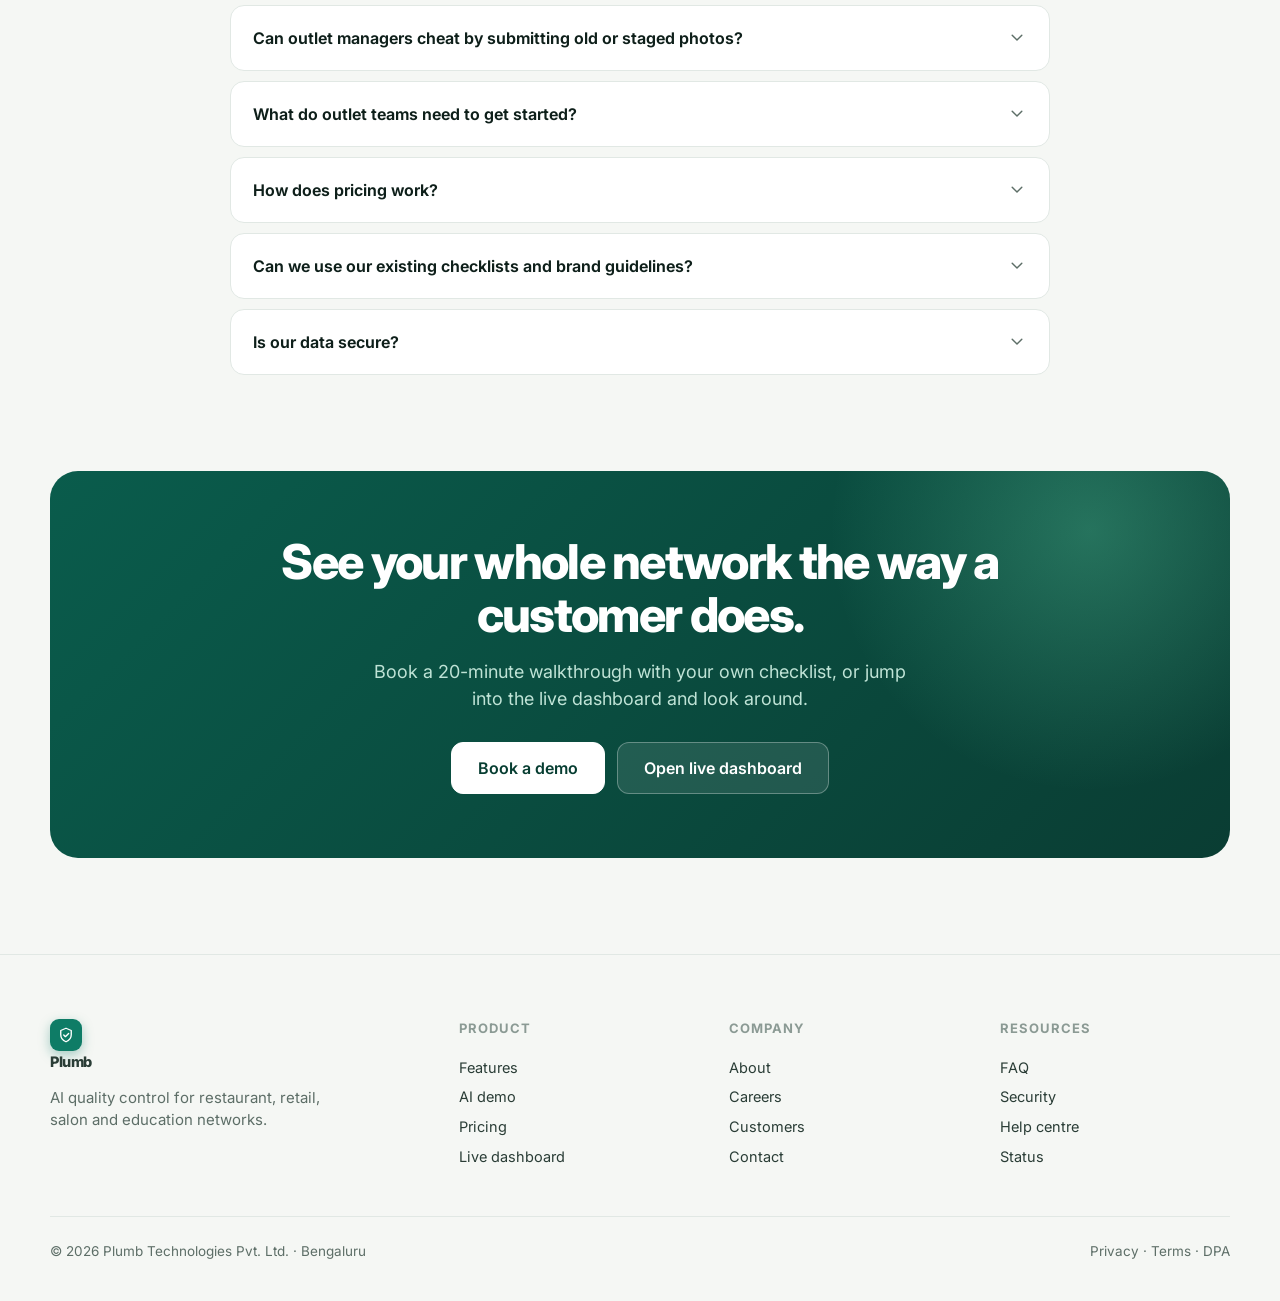
==== commit f48d268d: "Add outlet-owner home view and redesign hero visual Co-Authored-By: Claude Sonnet 5.5 <noreply@anthr" ====
--- a/index.html
+++ b/index.html
@@ -43,20 +43,24 @@
         <span data-i="check">Live in under a week</span><span data-i="check">Works with phone photos</span><span data-i="check">No hardware needed</span>
       </div>
     </div>
-    <div class="mock" aria-label="Product preview">
-      <div class="mock-frame">
-        <div class="mock-bar"><i></i><i></i><i></i><span>app.plumb.io / inspections / INS-4192</span></div>
-        <div class="mock-body">
-          <div class="mock-photo" id="heroPhoto"></div>
-          <div class="mock-meta">
-            <div><b>Whitefield ITPL</b><div class="muted" style="font-size:13px">Weekly self-inspection · submitted by Divya Shetty</div></div>
-            <div style="display:flex;gap:8px"><span class="badge b-bad">4 violations</span><span class="badge b-brand">4 tasks created</span></div>
-          </div>
+    <div class="story" aria-label="How Plumb works in one picture">
+      <div class="phone">
+        <div class="phone-top"><span class="phone-notch"></span></div>
+        <div class="ph-h"><div><b>Weekly photo check</b><small>Powai Hiranandani · Service counter</small></div><span class="badge b-good plain">Photo OK</span></div>
+        <div class="ph-photo" id="heroPhoto"></div>
+        <div class="ph-res">
+          <div class="ph-t" data-i="sparkle">Plumb found 2 things to fix</div>
+          <div class="ph-r"><i>1</i><div><b>Spill on the counter</b><small>Wipe and sanitise now</small></div><span class="badge b-warn plain">Today</span></div>
+          <div class="ph-r"><i>2</i><div><b>Bin is overflowing</b><small>Empty it and reline</small></div><span class="badge b-bad plain">Urgent</span></div>
         </div>
       </div>
-      <div class="float f1"><div class="ring" data-v="64" style="--p:64"></div><div><b>Compliance score</b><span class="muted">down 11 pts this month</span></div></div>
-      <div class="float f2"><div class="ico" style="background:var(--bad-l);color:var(--bad)" data-i="alert"></div><div><b>Bin overflowing</b><span class="muted">Critical · 96% confidence</span></div></div>
-      <div class="float f3"><div class="ico" style="background:var(--good-l);color:var(--good)" data-i="check"></div><div><b>Spill on counter — resolved</b><span class="muted">Verified by AI · 2 hrs ago</span></div></div>
+      <div class="story-side">
+        <div class="story-step"><span>1</span>Manager takes 4 photos on their phone</div>
+        <div class="bub"><div class="bub-h"><span class="wa" data-i="msg"></span><b>Task sent to Neha</b><small>just now</small></div><p>“Empty the counter bin and wipe the spill. Send a photo when done.”</p></div>
+        <div class="story-step"><span>2</span>AI checks the photos in seconds</div>
+        <div class="bub ok"><div class="bub-h"><span class="wa ok" data-i="check"></span><b>Fix verified by AI</b><small>2 hrs ago</small></div><p>“Spill on counter” is closed. HQ didn't have to visit.</p></div>
+        <div class="story-step"><span>3</span>Every fix is tracked until it's done</div>
+      </div>
     </div>
   </div>
 </section>
--- a/assets/css/landing.css
+++ b/assets/css/landing.css
@@ -162,3 +162,21 @@
   .demo { padding: 22px; } .calc .tot { text-align: left; }
 }
 @media (max-width: 560px) { .steps, .ind-grid, .ind-tabs, .stats { grid-template-columns: 1fr; } .hero { padding-top: 36px; } section.sec { padding: 64px 0; } .cta { padding: 44px 22px; } }
+
+/* hero story visual */
+.story { display: grid; grid-template-columns: 310px 1fr; gap: 26px; align-items: center; }
+.phone { background: #fff; border: 8px solid #101c18; border-radius: 38px; box-shadow: var(--shadow-lg); overflow: hidden; }
+.phone-top { height: 22px; background: #fff; display: grid; place-items: center; } .phone-notch { width: 70px; height: 7px; background: #101c18; border-radius: 9px; }
+.ph-h { padding: 8px 14px 10px; display: flex; justify-content: space-between; align-items: center; gap: 8px; } .ph-h b { display: block; font-size: 14px; } .ph-h small { color: var(--muted); font-size: 12px; }
+.ph-photo { aspect-ratio: 8/5; background: #ddd; position: relative; }
+.ph-res { padding: 12px 14px 16px; display: grid; gap: 10px; }
+.ph-t { display: flex; gap: 6px; align-items: center; font-weight: 700; font-size: 13.5px; color: var(--brand-d); } .ph-t svg { width: 16px; height: 16px; }
+.ph-r { display: flex; gap: 10px; align-items: center; background: var(--surface-2); border-radius: 12px; padding: 9px 10px; } .ph-r i { width: 22px; height: 22px; border-radius: 50%; background: #ff4d4f; color: #fff; font: 800 12px var(--font); display: grid; place-items: center; font-style: normal; flex: none; }
+.ph-r div { flex: 1; min-width: 0; } .ph-r b { display: block; font-size: 13px; line-height: 1.2; } .ph-r small { color: var(--muted); font-size: 11.5px; }
+.story-side { display: grid; gap: 14px; }
+.story-step { display: flex; gap: 10px; align-items: center; font-weight: 600; font-size: 14px; color: var(--ink-2); } .story-step span { width: 24px; height: 24px; border-radius: 50%; background: var(--ink); color: #fff; display: grid; place-items: center; font-size: 12px; flex: none; }
+.bub { background: #fff; border: 1px solid var(--line); border-radius: 4px 16px 16px 16px; padding: 12px 14px; box-shadow: var(--shadow); } .bub p { font-size: 13.5px; color: var(--ink-2); margin-top: 6px; }
+.bub-h { display: flex; gap: 8px; align-items: center; font-size: 13.5px; } .bub-h small { margin-left: auto; color: var(--faint); }
+.wa { width: 24px; height: 24px; border-radius: 8px; background: #dff5e6; color: #1a8a4a; display: grid; place-items: center; flex: none; } .wa svg { width: 14px; height: 14px; } .bub.ok { border-color: #bfe8d3; background: #f4fcf8; }
+@media (max-width: 1020px) { .story { grid-template-columns: 300px 1fr; } }
+@media (max-width: 640px) { .story { grid-template-columns: 1fr; } .phone { max-width: 320px; margin: 0 auto; } }
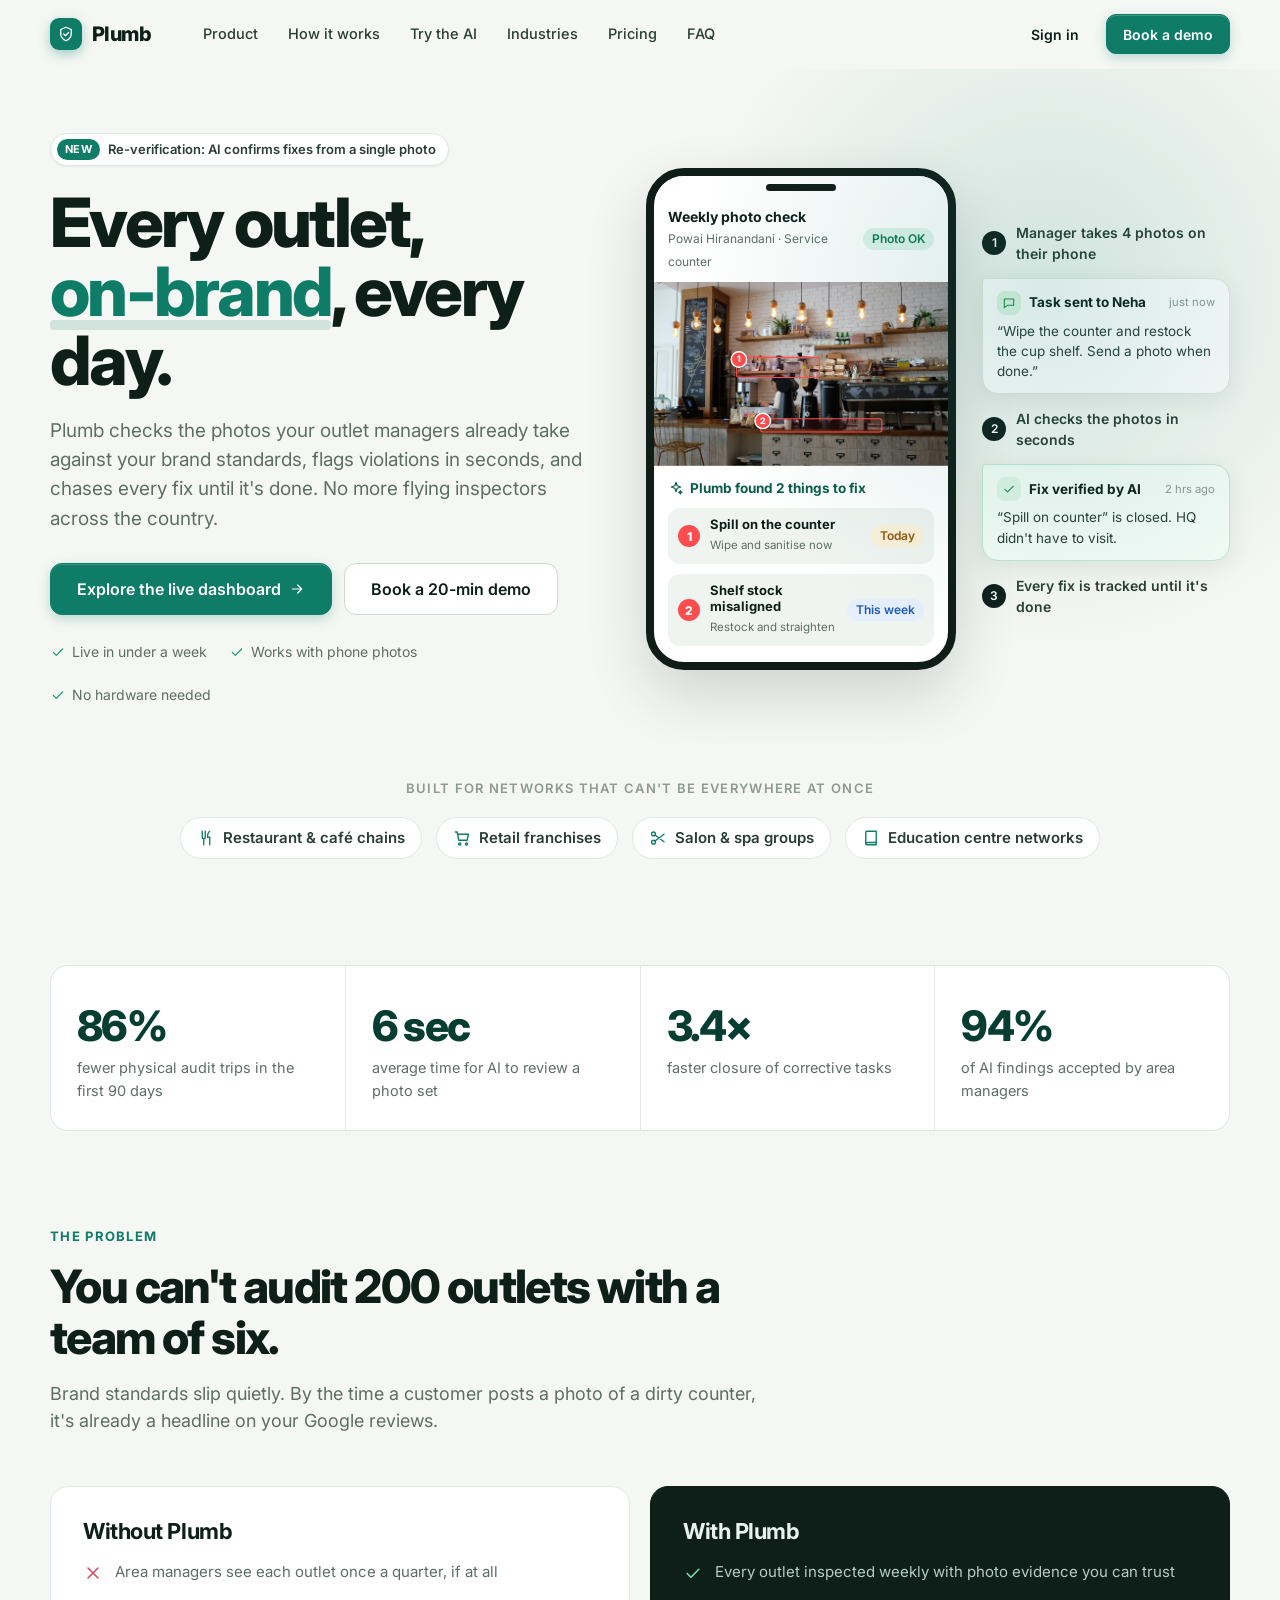
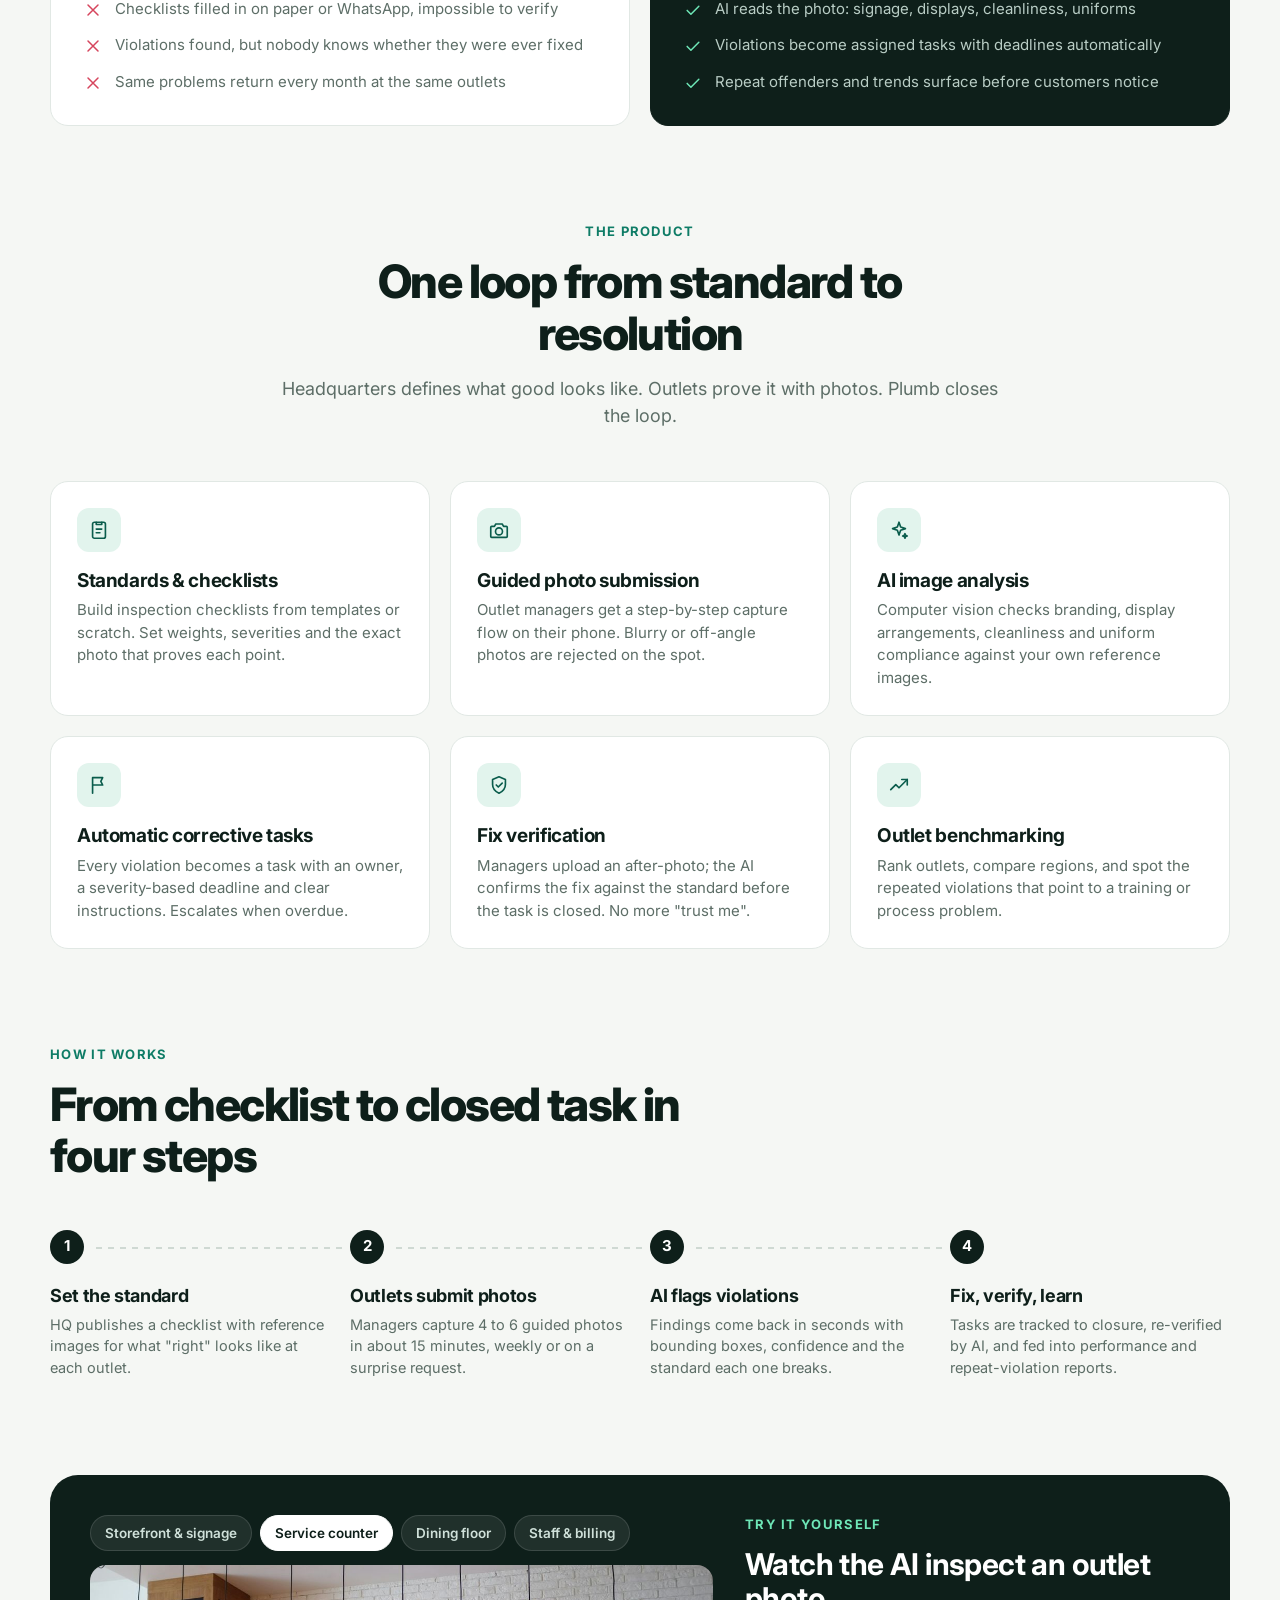
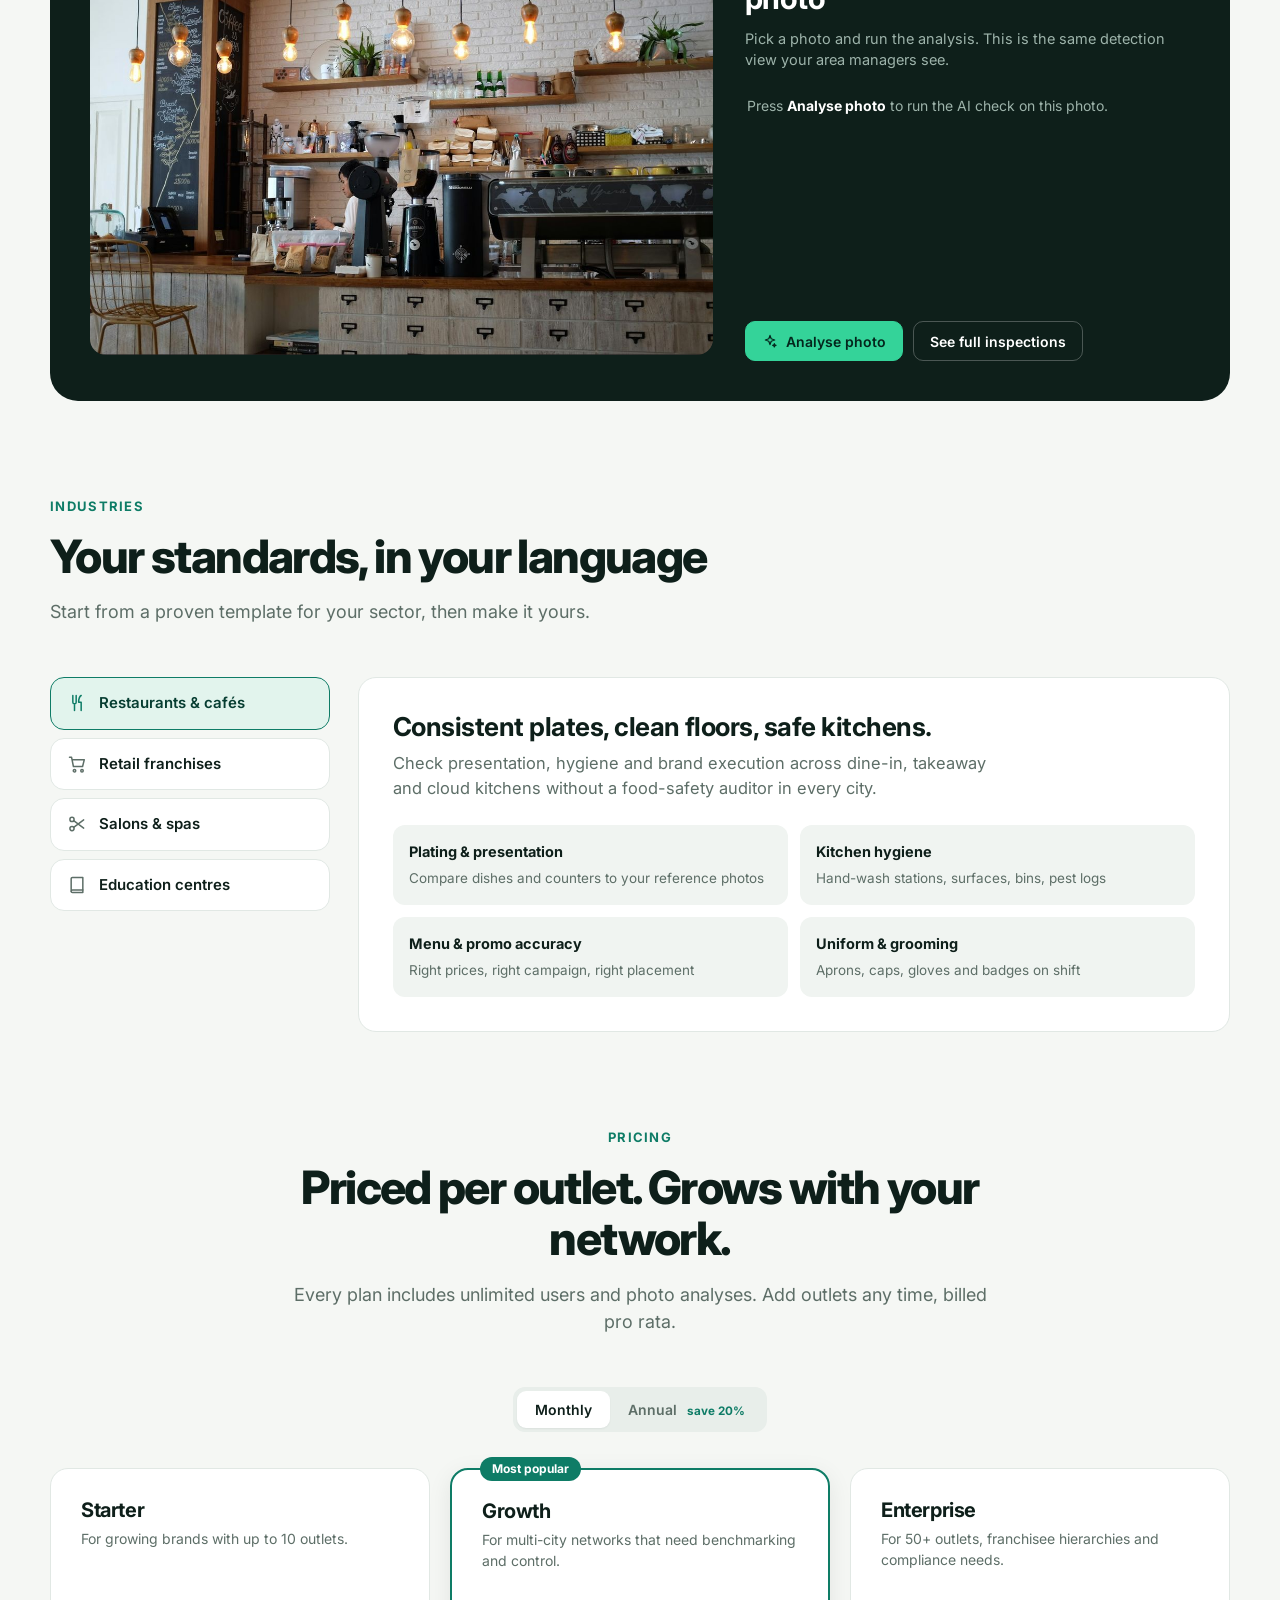
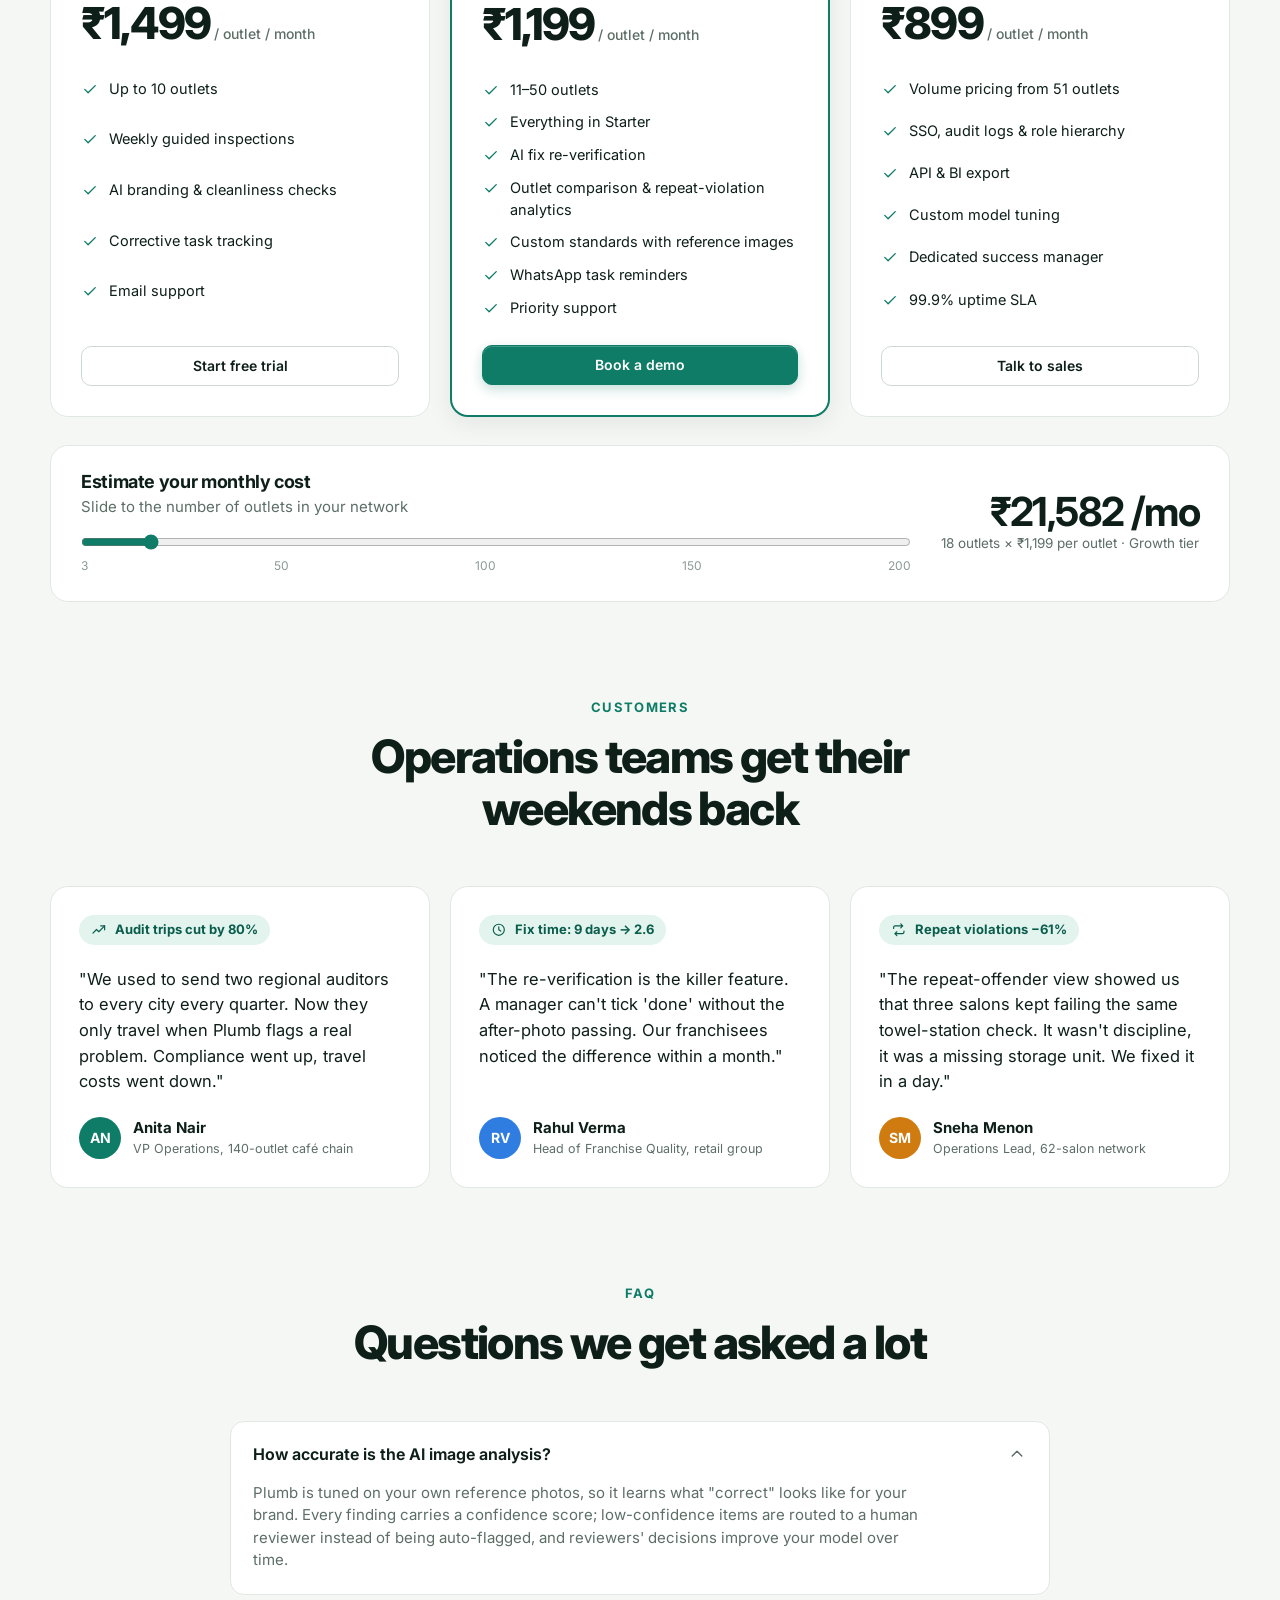
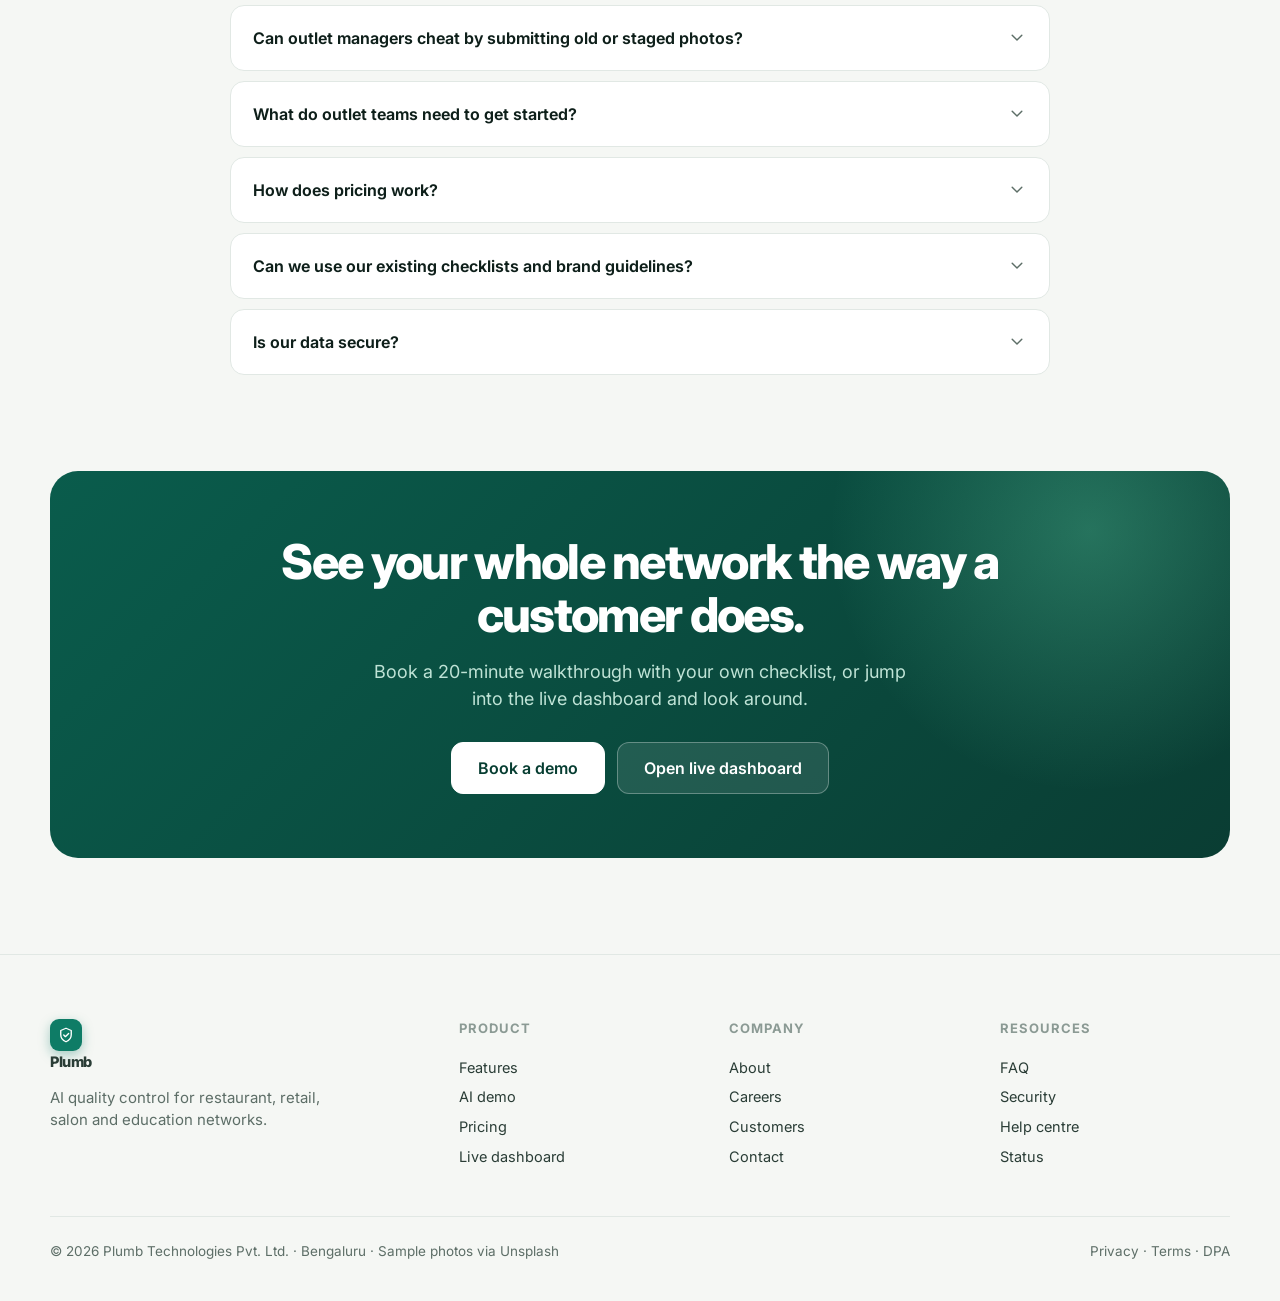
==== commit 35a09f4e: "Use real café photographs with AI detection overlays Co-Authored-By: Claude Sonnet 5.5 <noreply@anth" ====
--- a/index.html
+++ b/index.html
@@ -51,12 +51,12 @@
         <div class="ph-res">
           <div class="ph-t" data-i="sparkle">Plumb found 2 things to fix</div>
           <div class="ph-r"><i>1</i><div><b>Spill on the counter</b><small>Wipe and sanitise now</small></div><span class="badge b-warn plain">Today</span></div>
-          <div class="ph-r"><i>2</i><div><b>Bin is overflowing</b><small>Empty it and reline</small></div><span class="badge b-bad plain">Urgent</span></div>
+          <div class="ph-r"><i>2</i><div><b>Shelf stock misaligned</b><small>Restock and straighten</small></div><span class="badge b-info plain">This week</span></div>
         </div>
       </div>
       <div class="story-side">
         <div class="story-step"><span>1</span>Manager takes 4 photos on their phone</div>
-        <div class="bub"><div class="bub-h"><span class="wa" data-i="msg"></span><b>Task sent to Neha</b><small>just now</small></div><p>“Empty the counter bin and wipe the spill. Send a photo when done.”</p></div>
+        <div class="bub"><div class="bub-h"><span class="wa" data-i="msg"></span><b>Task sent to Neha</b><small>just now</small></div><p>“Wipe the counter and restock the cup shelf. Send a photo when done.”</p></div>
         <div class="story-step"><span>2</span>AI checks the photos in seconds</div>
         <div class="bub ok"><div class="bub-h"><span class="wa ok" data-i="check"></span><b>Fix verified by AI</b><small>2 hrs ago</small></div><p>“Spill on counter” is closed. HQ didn't have to visit.</p></div>
         <div class="story-step"><span>3</span>Every fix is tracked until it's done</div>
@@ -217,7 +217,7 @@
     <div><h5>Company</h5><a href="#">About</a><a href="#">Careers</a><a href="#">Customers</a><a href="#">Contact</a></div>
     <div><h5>Resources</h5><a href="#faq">FAQ</a><a href="#">Security</a><a href="#">Help centre</a><a href="#">Status</a></div>
   </div>
-  <div class="foot-bot"><span>© 2026 Plumb Technologies Pvt. Ltd. · Bengaluru</span><span>Privacy · Terms · DPA</span></div>
+  <div class="foot-bot"><span>© 2026 Plumb Technologies Pvt. Ltd. · Bengaluru · Sample photos via Unsplash</span><span>Privacy · Terms · DPA</span></div>
 </div></footer>
 
 <div class="toasts" id="toasts"></div>
